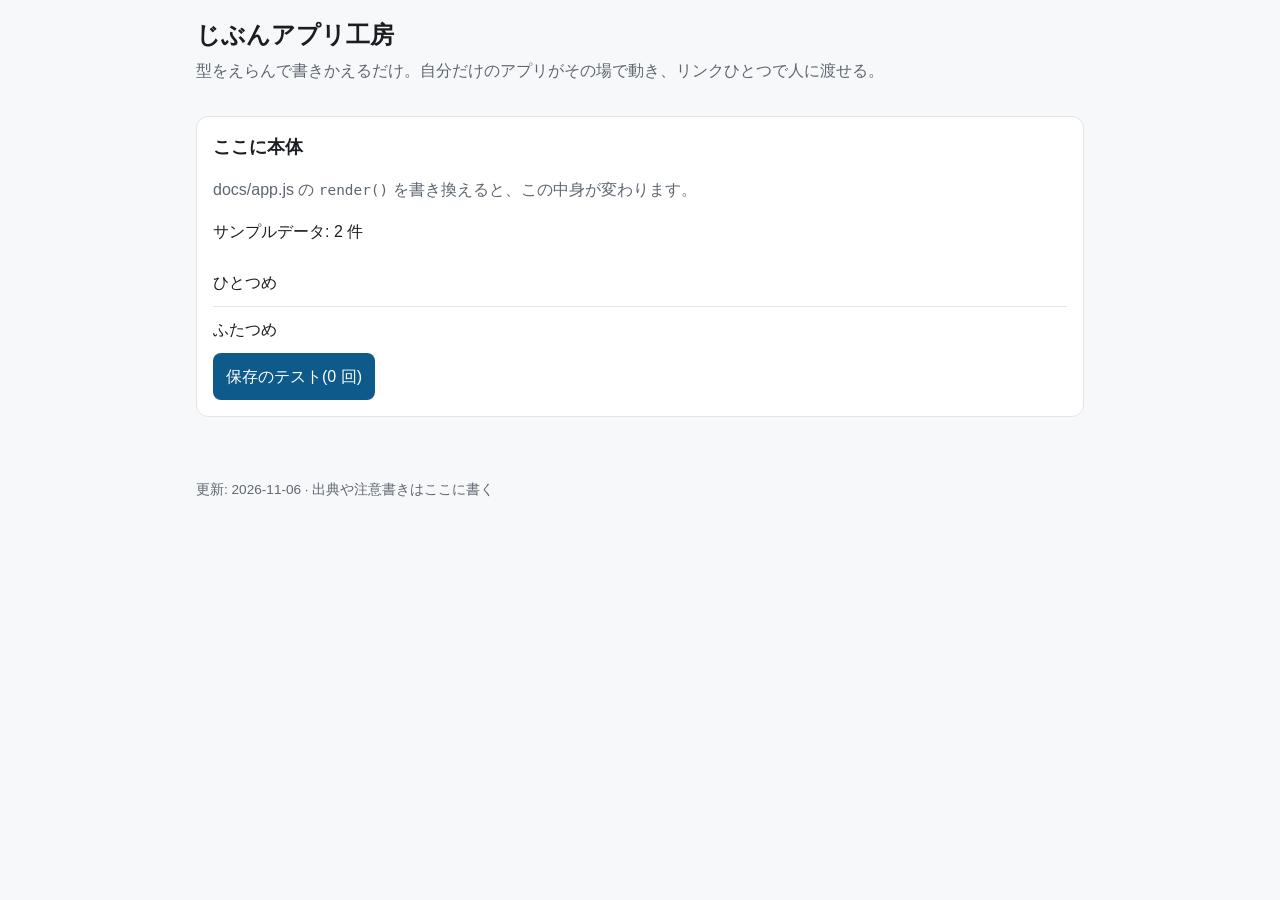
==== docs/index.html @ cca712bf "じぶんアプリ工房 初版の雛形" ====
<!doctype html>
<html lang="ja">
<head>
<meta charset="utf-8">
<meta name="viewport" content="width=device-width, initial-scale=1, viewport-fit=cover">
<title>じぶんアプリ工房</title>
<meta name="description" content="型をえらんで書きかえるだけ。自分だけのアプリがその場で動き、リンクひとつで人に渡せる。">
<meta property="og:title" content="じぶんアプリ工房">
<meta property="og:description" content="型をえらんで書きかえるだけ。自分だけのアプリがその場で動き、リンクひとつで人に渡せる。">
<meta name="theme-color" content="#0e5a8a">
<link rel="manifest" href="manifest.webmanifest">
<link rel="stylesheet" href="style.css">
</head>
<body>
<header class="top">
  <h1>じぶんアプリ工房</h1>
  <p class="lead">型をえらんで書きかえるだけ。自分だけのアプリがその場で動き、リンクひとつで人に渡せる。</p>
</header>

<main class="layout">
  <section class="panel">
    <h2>ここに本体</h2>
    <p class="muted">docs/app.js の <code>render()</code> を書き換えると、この中身が変わります。</p>
    <div id="app"></div>
  </section>
</main>

<footer class="foot">
  <p class="muted"><span id="updated"></span> · 出典や注意書きはここに書く</p>
</footer>

<script src="app.js"></script>
</body>
</html>
---- docs/style.css ----
/* 色はここだけ。ダークモードは自動 */
:root {
  --bg: #f7f8fa;
  --fg: #1a1d21;
  --muted: #5e6670;
  --panel: #ffffff;
  --line: #e2e6ea;
  --accent: #0e5a8a;
  --accent-fg: #ffffff;
  --danger: #b4232c;
}
@media (prefers-color-scheme: dark) {
  :root {
    --bg: #0f1216;
    --fg: #e8ebee;
    --muted: #9aa3ad;
    --panel: #171b21;
    --line: #2a3038;
    --accent: #5fb0e6;
    --accent-fg: #0f1216;
  }
}
* { box-sizing: border-box; }
html { -webkit-text-size-adjust: 100%; }
body {
  margin: 0;
  font: 16px/1.6 -apple-system, BlinkMacSystemFont, "Hiragino Sans", "Noto Sans JP", sans-serif;
  color: var(--fg);
  background: var(--bg);
}
.top, .layout, .foot { max-width: 920px; margin: 0 auto; padding: 16px; }
.top h1 { margin: 0 0 4px; font-size: 1.5rem; }
.lead { margin: 0; color: var(--muted); }
.panel {
  background: var(--panel);
  border: 1px solid var(--line);
  border-radius: 12px;
  padding: 16px;
  margin-bottom: 16px;
}
.panel h2 { margin: 0 0 8px; font-size: 1.1rem; }
.muted { color: var(--muted); }
.row { display: flex; gap: 8px; flex-wrap: wrap; align-items: center; }
label { display: block; margin: 8px 0; }
input, select, textarea, button {
  font: inherit;
  padding: 10px 12px;
  border: 1px solid var(--line);
  border-radius: 8px;
  background: var(--panel);
  color: var(--fg);
  max-width: 100%;
}
input, select, textarea { width: 100%; }
button {
  background: var(--accent);
  color: var(--accent-fg);
  border-color: transparent;
  cursor: pointer;
  min-height: 44px;
}
button.ghost { background: transparent; color: var(--accent); border-color: var(--accent); }
.list { list-style: none; padding: 0; margin: 0; }
.list li { padding: 10px 0; border-top: 1px solid var(--line); }
.list li:first-child { border-top: 0; }
.foot { font-size: 0.85rem; }
code { font-size: 0.9em; }
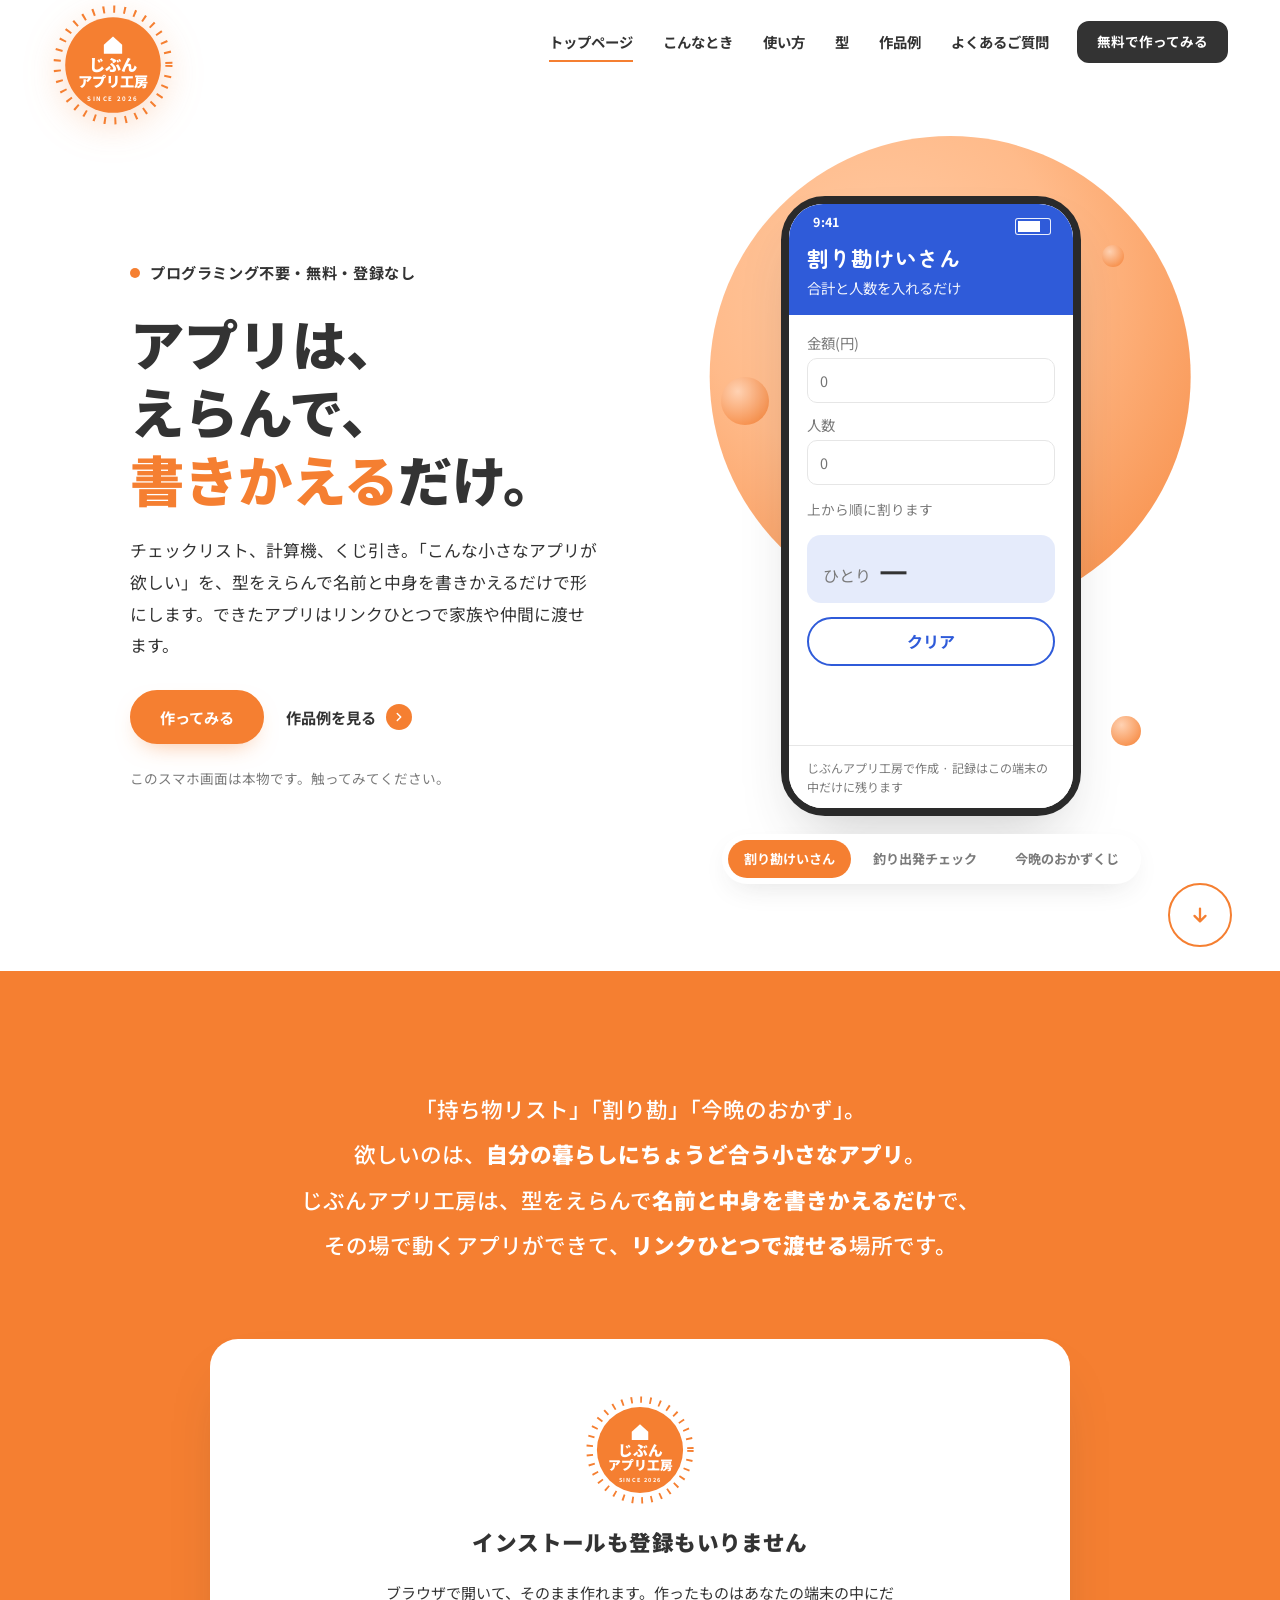
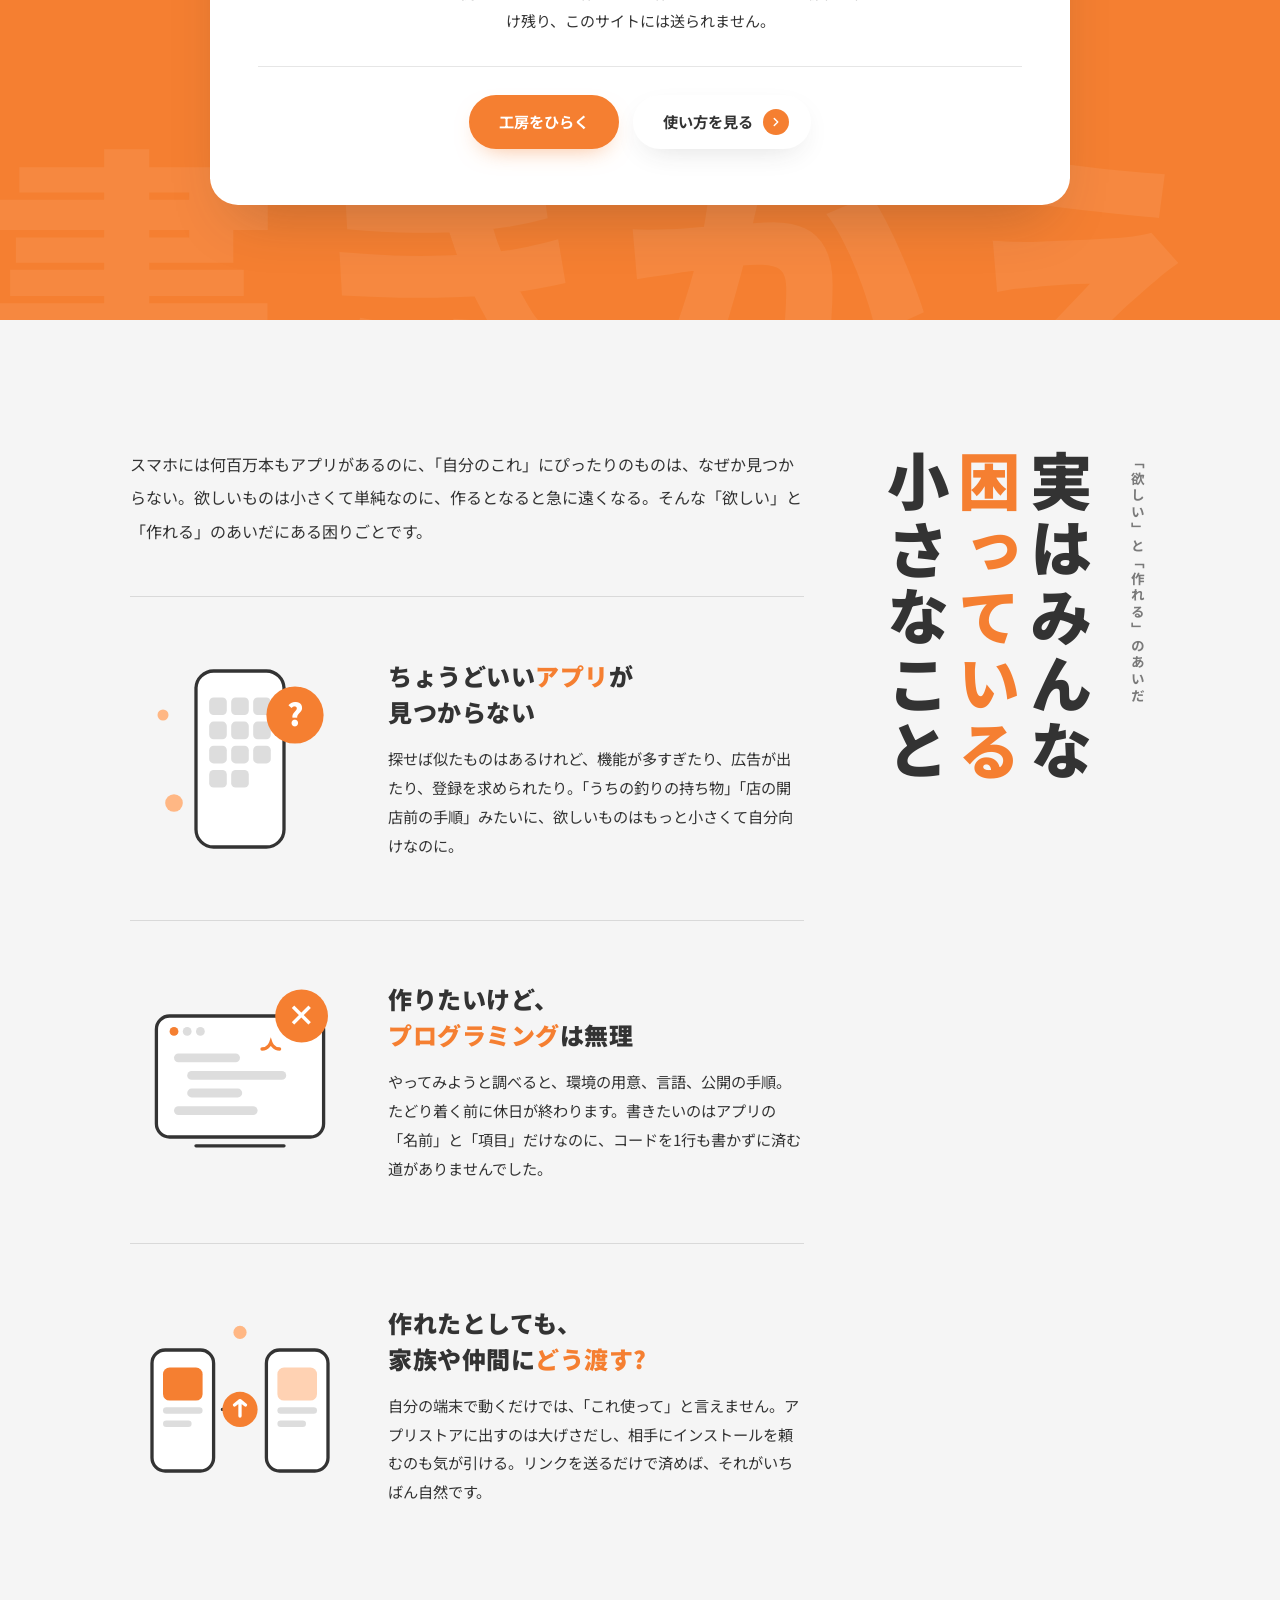
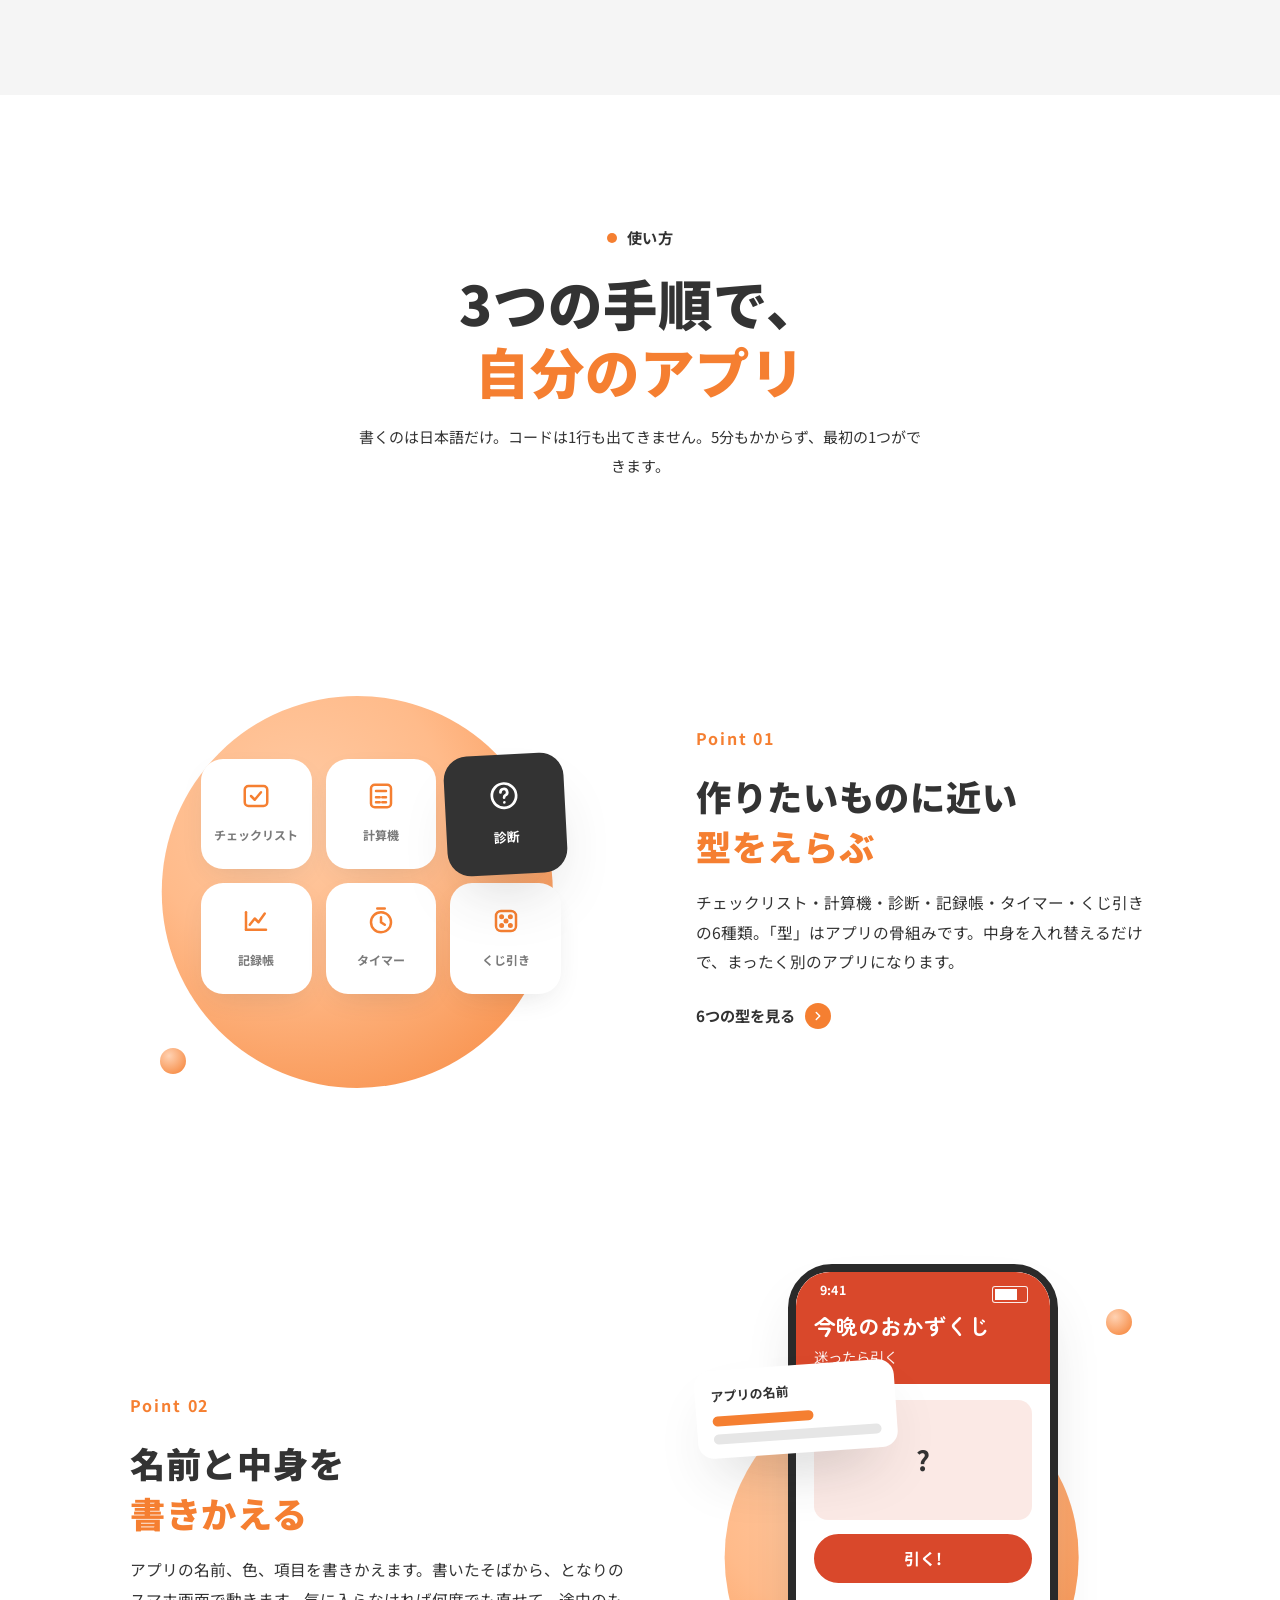
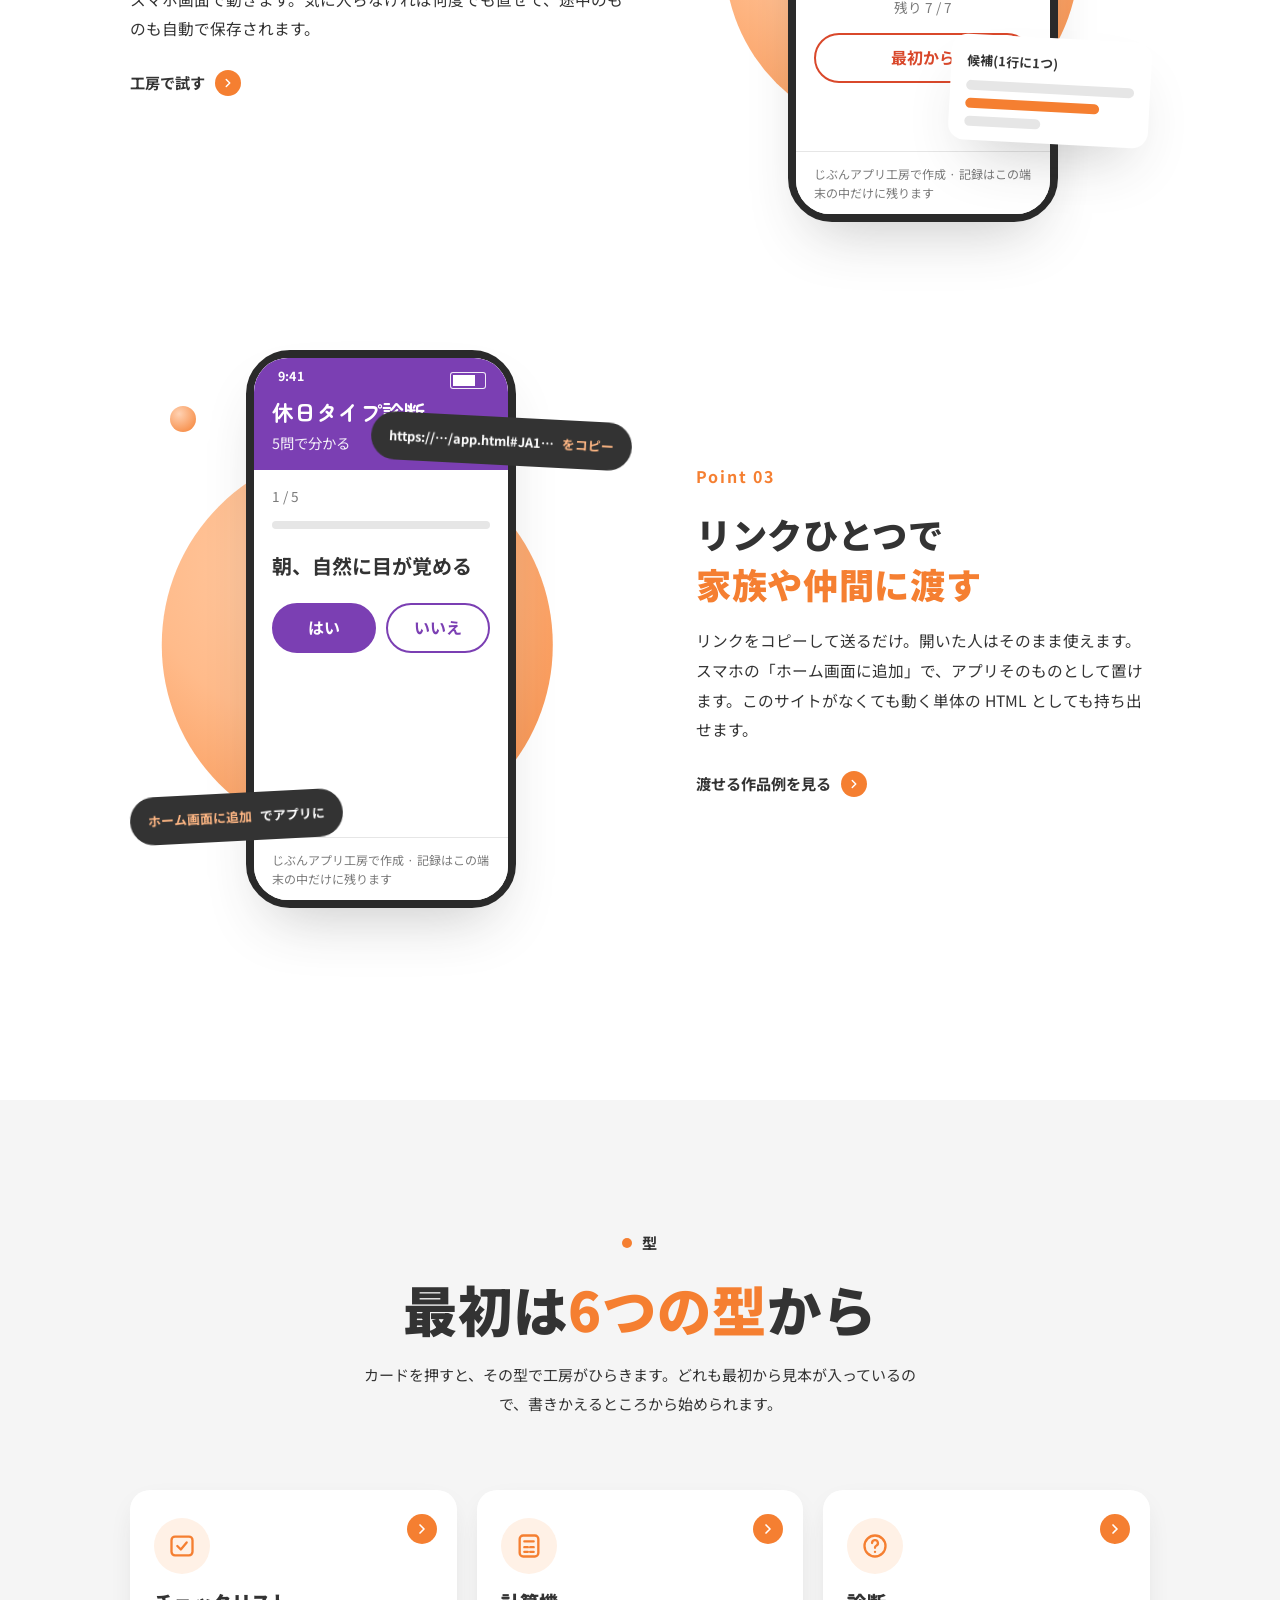
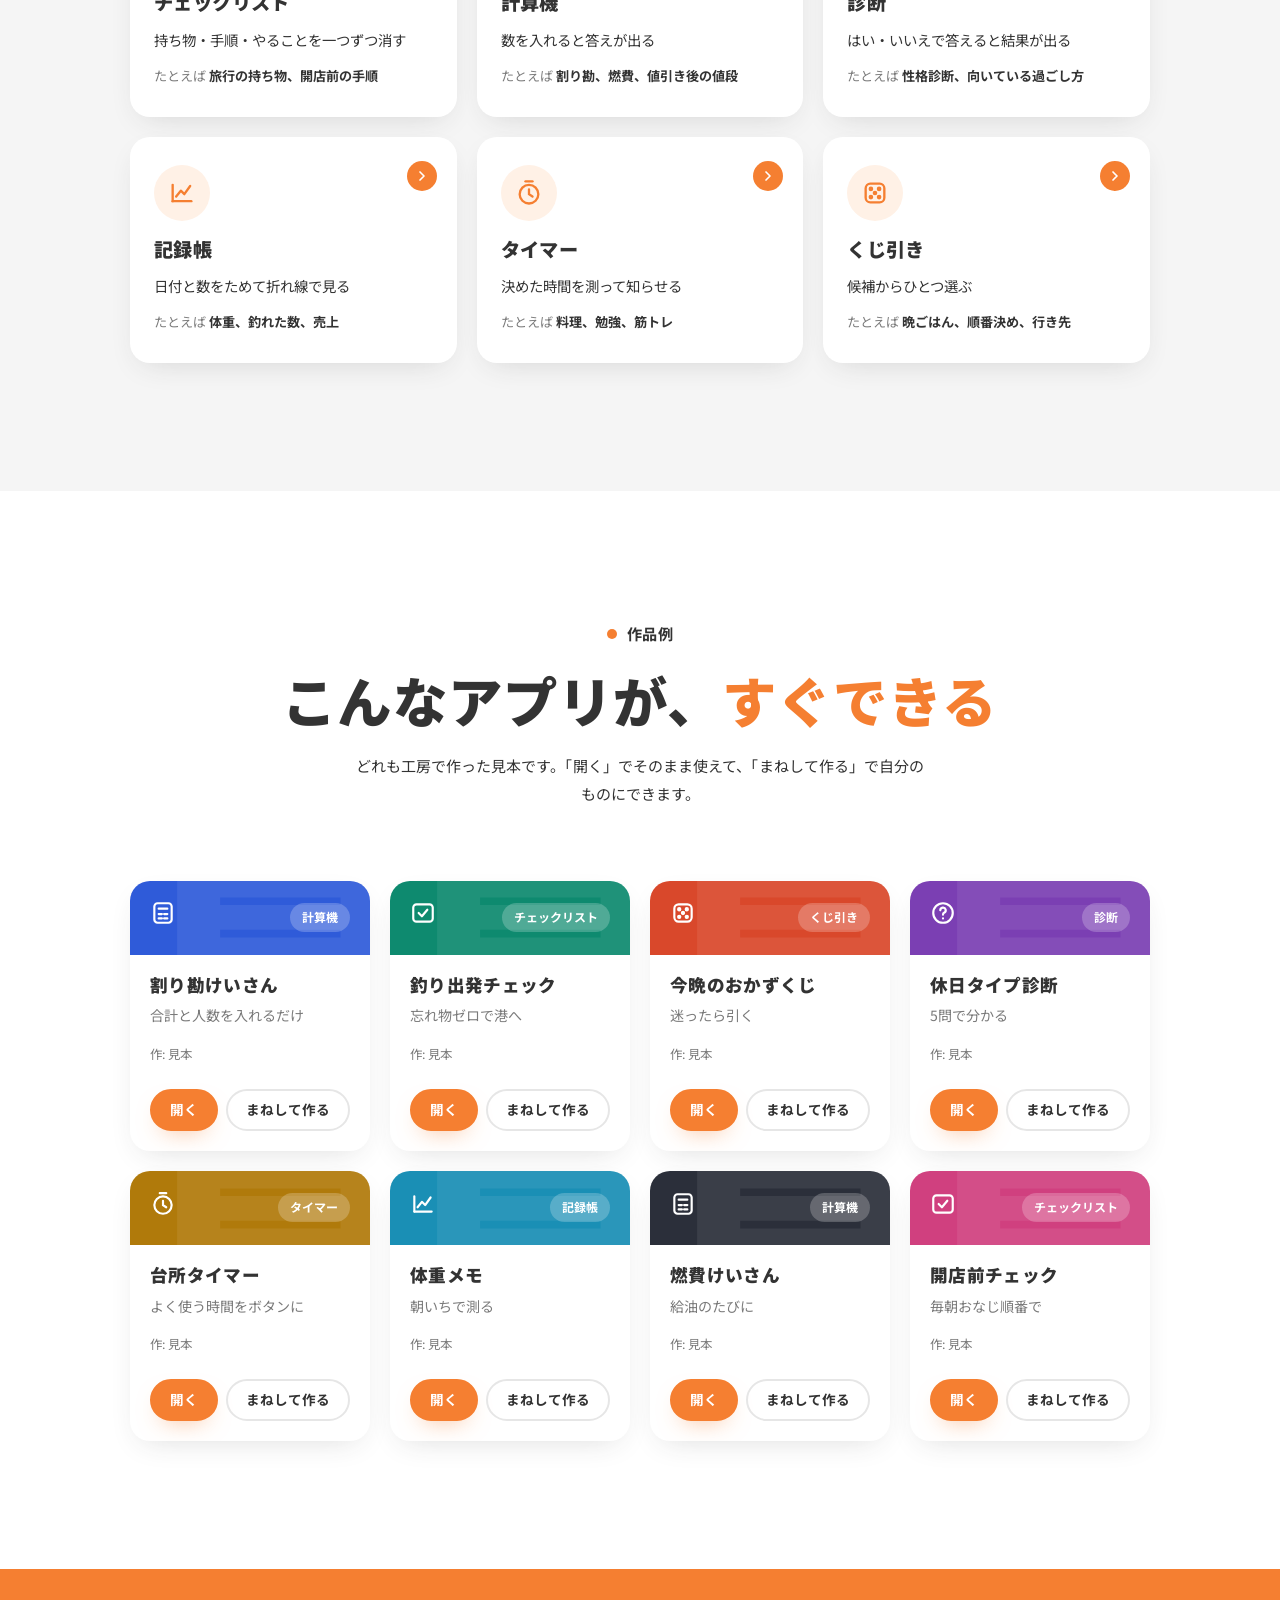
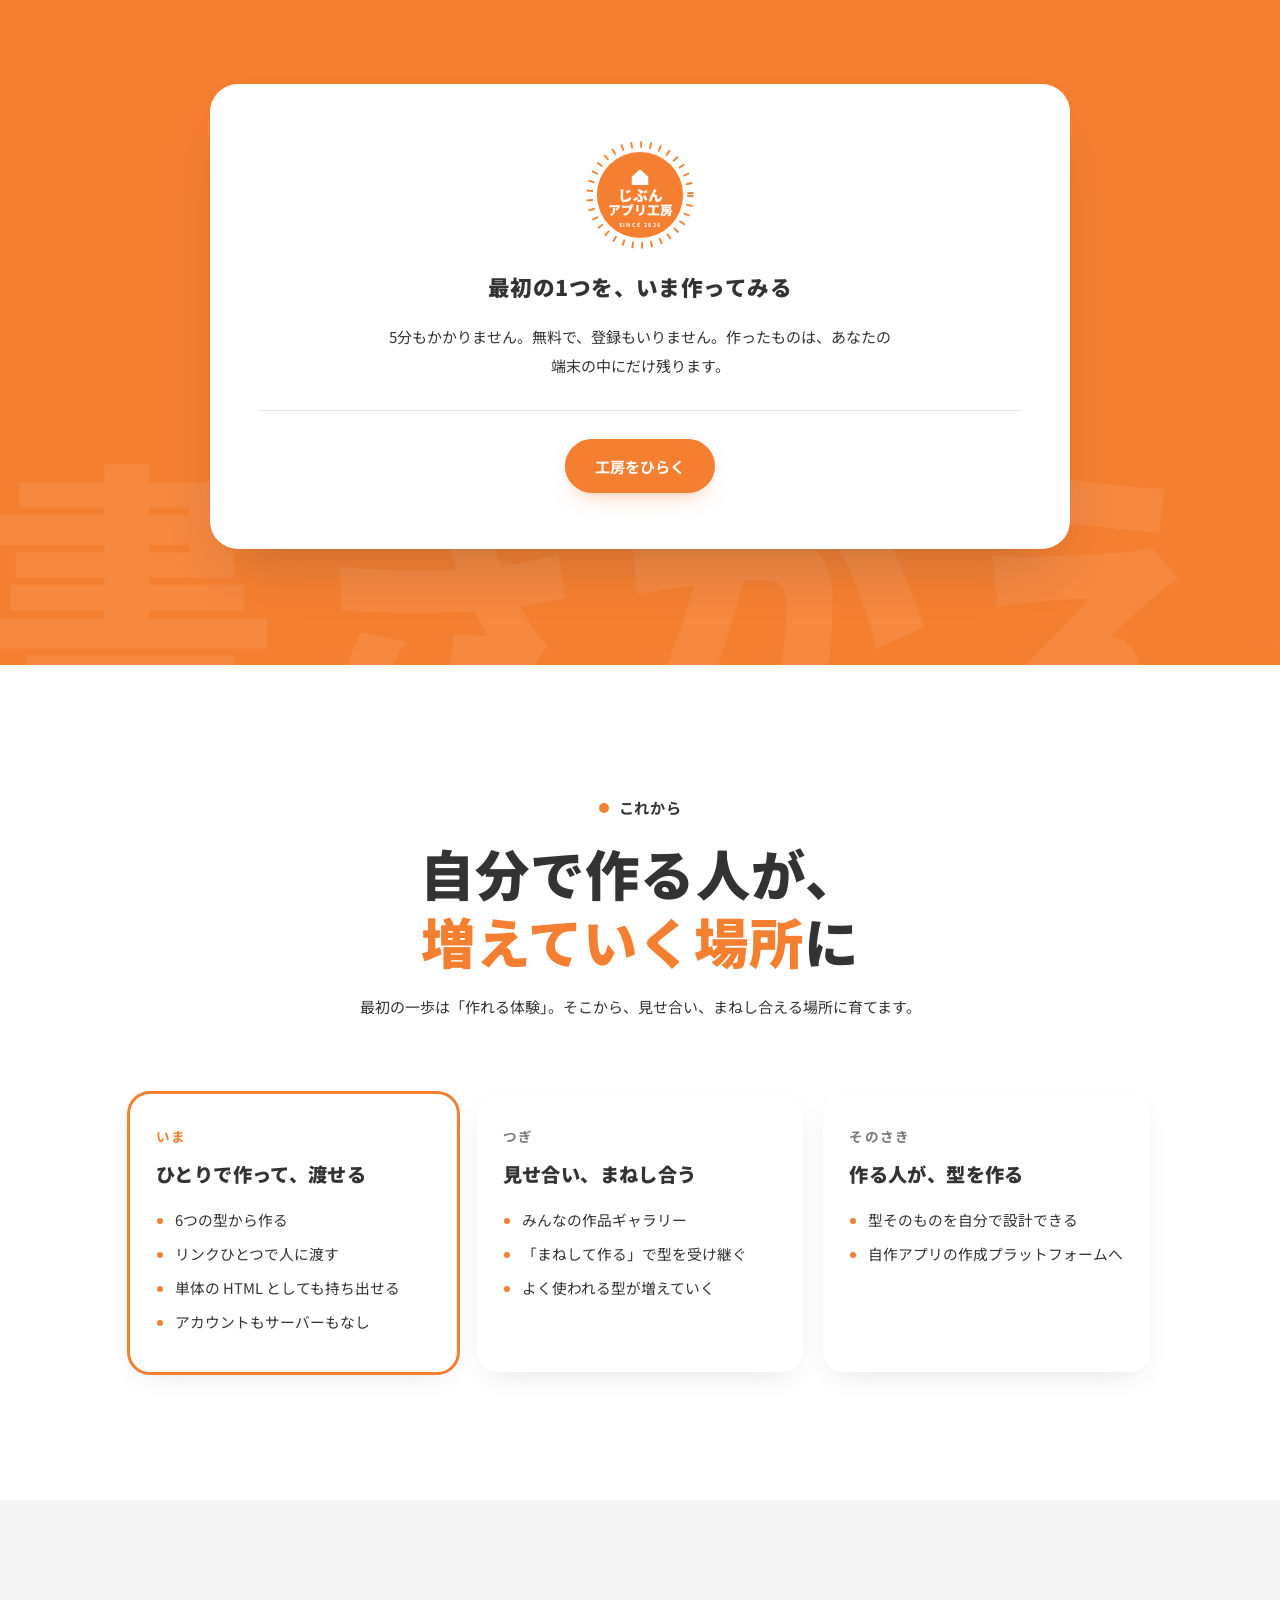
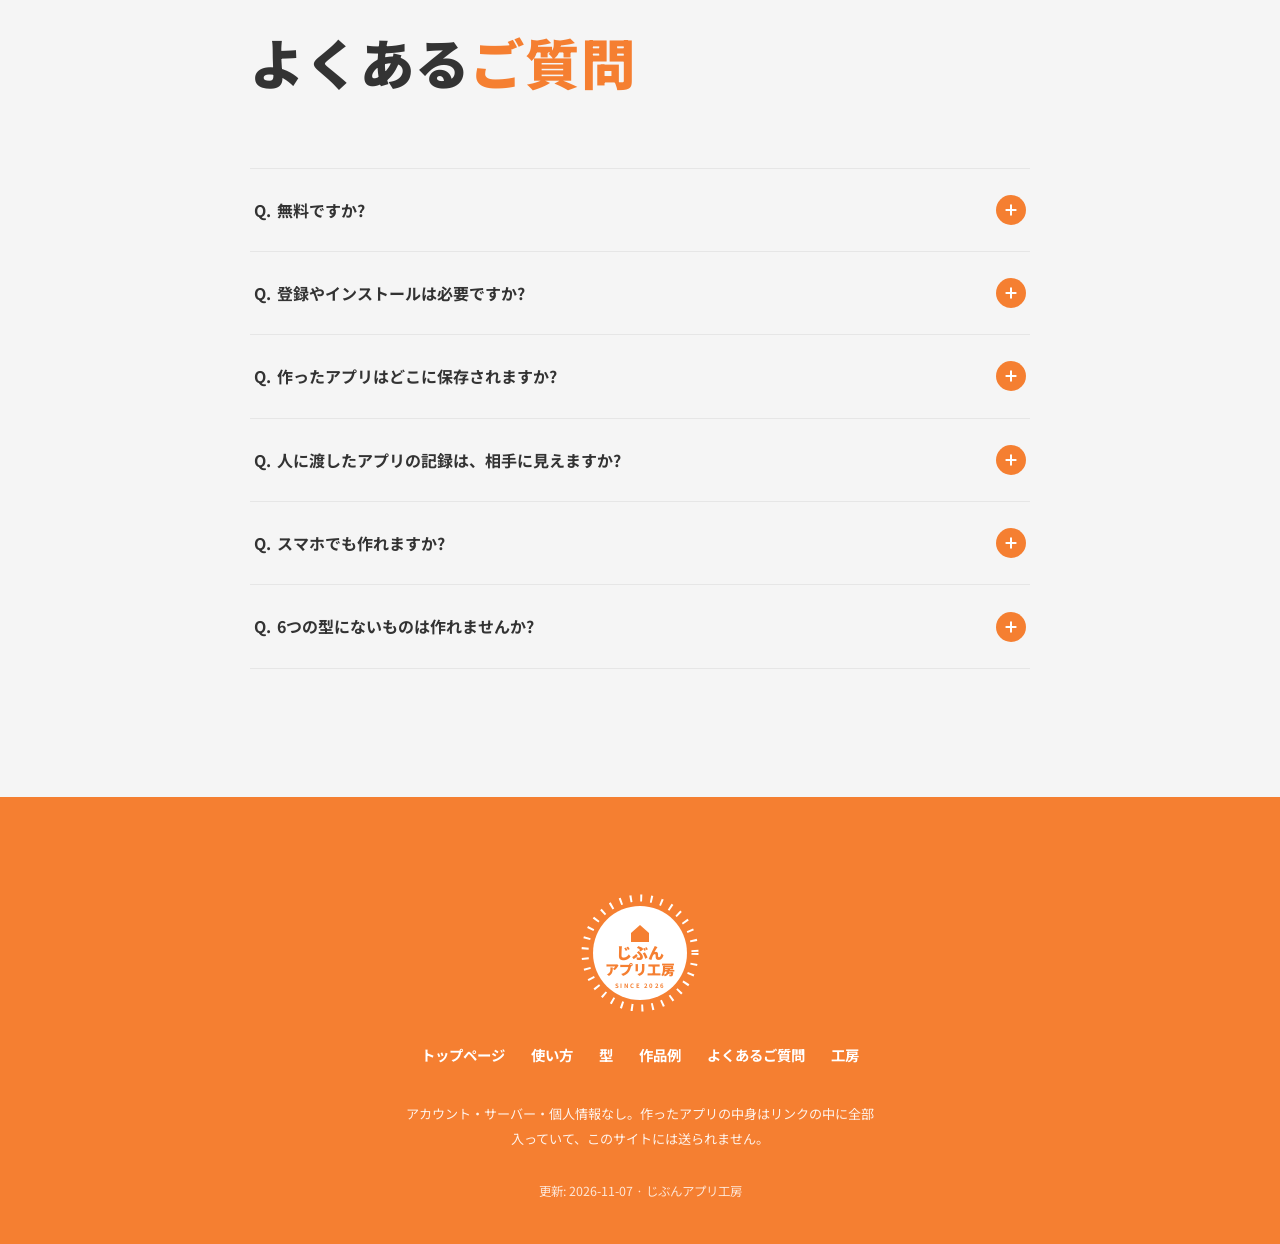
==== commit 66925c67: "白地+オレンジのデザインで初回公開" ====
--- a/docs/index.html
+++ b/docs/index.html
@@ -7,28 +7,276 @@
 <meta name="description" content="型をえらんで書きかえるだけ。自分だけのアプリがその場で動き、リンクひとつで人に渡せる。">
 <meta property="og:title" content="じぶんアプリ工房">
 <meta property="og:description" content="型をえらんで書きかえるだけ。自分だけのアプリがその場で動き、リンクひとつで人に渡せる。">
-<meta name="theme-color" content="#0e5a8a">
+<meta name="theme-color" content="#f57f31">
 <link rel="manifest" href="manifest.webmanifest">
+<link rel="preconnect" href="https://fonts.googleapis.com">
+<link rel="preconnect" href="https://fonts.gstatic.com" crossorigin>
+<link rel="stylesheet" href="https://fonts.googleapis.com/css2?family=Noto+Sans+JP:wght@400;500;700;900&family=Zen+Maru+Gothic:wght@700&display=swap">
 <link rel="stylesheet" href="style.css">
 </head>
-<body>
-<header class="top">
-  <h1>じぶんアプリ工房</h1>
-  <p class="lead">型をえらんで書きかえるだけ。自分だけのアプリがその場で動き、リンクひとつで人に渡せる。</p>
+<body class="page">
+
+<header class="nav">
+  <div class="inner">
+    <a class="logo" href="./" aria-label="じぶんアプリ工房 トップへ">
+      <svg class="logo-svg" viewBox="0 0 120 120" aria-hidden="true"><circle class="ray" cx="60" cy="60" r="55" stroke-width="7" stroke-dasharray="2 8.36"/><circle class="base" cx="60" cy="60" r="47"/><path d="M51 40l9-8 9 8v9H51z" fill="var(--logo-ink)"/><text x="60" y="66" text-anchor="middle" font-size="16">じぶん</text><text x="60" y="82" text-anchor="middle" font-size="14">アプリ工房</text><text class="since" x="60" y="95" text-anchor="middle">SINCE 2026</text></svg>
+    </a>
+    <nav class="nav-links" id="navLinks">
+      <a href="./" aria-current="page">トップページ</a>
+      <a href="#why">こんなとき</a>
+      <a href="#how">使い方</a>
+      <a href="#types">型</a>
+      <a href="#gallery">作品例</a>
+      <a href="#faq">よくあるご質問</a>
+      <a class="btn sm" href="make.html">作ってみる</a>
+    </nav>
+    <a class="btn dark sm" href="make.html">無料で作ってみる</a>
+    <button class="menu" id="menuBtn" aria-label="メニュー" aria-expanded="false" aria-controls="navLinks"><svg viewBox="0 0 24 24" fill="none" stroke="currentColor" stroke-width="2.5" stroke-linecap="round"><path d="M4 7h16M4 12h16M4 17h16"/></svg></button>
+  </div>
 </header>
 
-<main class="layout">
-  <section class="panel">
-    <h2>ここに本体</h2>
-    <p class="muted">docs/app.js の <code>render()</code> を書き換えると、この中身が変わります。</p>
-    <div id="app"></div>
-  </section>
-</main>
+<section class="hero">
+  <div class="wrap hero-grid">
+    <div class="hero-copy">
+      <span class="eyebrow">プログラミング不要・無料・登録なし</span>
+      <h1>アプリは、<br>えらんで、<br><em>書きかえる</em>だけ。</h1>
+      <p class="lead">チェックリスト、計算機、くじ引き。「こんな小さなアプリが欲しい」を、型をえらんで名前と中身を書きかえるだけで形にします。できたアプリはリンクひとつで家族や仲間に渡せます。</p>
+      <div class="hero-actions">
+        <a class="btn" href="make.html">作ってみる</a>
+        <a class="more" href="#gallery">作品例を見る<span class="arr"><svg viewBox="0 0 24 24" fill="none" stroke="currentColor" stroke-width="2.5" stroke-linecap="round" stroke-linejoin="round"><path d="M9 6l6 6-6 6"/></svg></span></a>
+      </div>
+      <p class="hero-note">このスマホ画面は本物です。触ってみてください。</p>
+    </div>
+    <div class="hero-visual">
+      <div class="blob"></div><i class="dot d1"></i><i class="dot d2"></i><i class="dot d3"></i>
+      <div class="phone"><div class="screen"><div id="demo" class="app-root"></div></div></div>
+      <div class="seg" id="demoSeg" role="tablist" aria-label="見本アプリを切り替え"></div>
+    </div>
+  </div>
+  <a class="scroll-down" href="#about" aria-label="下へ"><svg viewBox="0 0 24 24" fill="none" stroke="currentColor" stroke-width="2.5" stroke-linecap="round" stroke-linejoin="round"><path d="M12 5v14M6 13l6 6 6-6"/></svg></a>
+</section>
+
+<section class="band" id="about">
+  <div class="wrap">
+    <p class="band-lead">
+      「持ち物リスト」「割り勘」「今晩のおかず」。<br>
+      欲しいのは、<b>自分の暮らしにちょうど合う小さなアプリ</b>。<br>
+      じぶんアプリ工房は、型をえらんで<b>名前と中身を書きかえるだけ</b>で、<br>
+      その場で動くアプリができて、<b>リンクひとつで渡せる</b>場所です。
+    </p>
+    <div class="dl-card">
+      <div class="dl-logo"><svg class="logo-svg" viewBox="0 0 120 120" aria-hidden="true"><circle class="ray" cx="60" cy="60" r="55" stroke-width="7" stroke-dasharray="2 8.36"/><circle class="base" cx="60" cy="60" r="47"/><path d="M51 40l9-8 9 8v9H51z" fill="var(--logo-ink)"/><text x="60" y="66" text-anchor="middle" font-size="16">じぶん</text><text x="60" y="82" text-anchor="middle" font-size="14">アプリ工房</text><text class="since" x="60" y="95" text-anchor="middle">SINCE 2026</text></svg></div>
+      <h3>インストールも登録もいりません</h3>
+      <p>ブラウザで開いて、そのまま作れます。作ったものはあなたの端末の中にだけ残り、このサイトには送られません。</p>
+      <div class="dl-actions">
+        <a class="btn" href="make.html">工房をひらく</a>
+        <a class="btn white" href="#how">使い方を見る<span class="arr"><svg viewBox="0 0 24 24" fill="none" stroke="currentColor" stroke-width="2.5" stroke-linecap="round" stroke-linejoin="round"><path d="M9 6l6 6-6 6"/></svg></span></a>
+      </div>
+    </div>
+  </div>
+</section>
+
+<section class="section worries" id="why">
+  <div class="wrap worries-grid">
+    <div class="worries-list">
+      <p class="intro">スマホには何百万本もアプリがあるのに、「自分のこれ」にぴったりのものは、なぜか見つからない。欲しいものは小さくて単純なのに、作るとなると急に遠くなる。そんな「欲しい」と「作れる」のあいだにある困りごとです。</p>
+      <article class="worry">
+        <div class="art" aria-hidden="true">
+          <svg viewBox="0 0 200 200"><rect x="60" y="20" width="80" height="160" rx="16" fill="#fff" stroke="#333" stroke-width="3"/><rect x="72" y="44" width="16" height="16" rx="4" fill="#ddd"/><rect x="92" y="44" width="16" height="16" rx="4" fill="#ddd"/><rect x="112" y="44" width="16" height="16" rx="4" fill="#ddd"/><rect x="72" y="66" width="16" height="16" rx="4" fill="#ddd"/><rect x="92" y="66" width="16" height="16" rx="4" fill="#ddd"/><rect x="112" y="66" width="16" height="16" rx="4" fill="#ddd"/><rect x="72" y="88" width="16" height="16" rx="4" fill="#ddd"/><rect x="92" y="88" width="16" height="16" rx="4" fill="#ddd"/><rect x="112" y="88" width="16" height="16" rx="4" fill="#ddd"/><rect x="72" y="110" width="16" height="16" rx="4" fill="#ddd"/><rect x="92" y="110" width="16" height="16" rx="4" fill="#ddd"/><circle cx="150" cy="60" r="26" fill="#f57f31"/><text x="150" y="70" text-anchor="middle" font-size="28" font-weight="900" fill="#fff">?</text><circle cx="40" cy="140" r="8" fill="#ffb784"/><circle cx="30" cy="60" r="5" fill="#ffb784"/></svg>
+        </div>
+        <div>
+          <h3>ちょうどいい<em>アプリ</em>が<br>見つからない</h3>
+          <p>探せば似たものはあるけれど、機能が多すぎたり、広告が出たり、登録を求められたり。「うちの釣りの持ち物」「店の開店前の手順」みたいに、欲しいものはもっと小さくて自分向けなのに。</p>
+        </div>
+      </article>
+      <article class="worry">
+        <div class="art" aria-hidden="true">
+          <svg viewBox="0 0 200 200"><rect x="24" y="40" width="152" height="110" rx="12" fill="#fff" stroke="#333" stroke-width="3"/><circle cx="40" cy="54" r="4" fill="#f57f31"/><circle cx="52" cy="54" r="4" fill="#ddd"/><circle cx="64" cy="54" r="4" fill="#ddd"/><rect x="40" y="74" width="60" height="8" rx="4" fill="#ddd"/><rect x="52" y="90" width="90" height="8" rx="4" fill="#ddd"/><rect x="52" y="106" width="50" height="8" rx="4" fill="#ddd"/><rect x="40" y="122" width="76" height="8" rx="4" fill="#ddd"/><path d="M60 158h80" stroke="#333" stroke-width="3" stroke-linecap="round"/><circle cx="156" cy="40" r="24" fill="#f57f31"/><text x="156" y="49" text-anchor="middle" font-size="26" font-weight="900" fill="#fff">×</text><path d="M120 70c6 0 8-6 8-6s2 6 8 6" stroke="#f57f31" stroke-width="3" fill="none" stroke-linecap="round"/></svg>
+        </div>
+        <div>
+          <h3>作りたいけど、<br><em>プログラミング</em>は無理</h3>
+          <p>やってみようと調べると、環境の用意、言語、公開の手順。たどり着く前に休日が終わります。書きたいのはアプリの「名前」と「項目」だけなのに、コードを1行も書かずに済む道がありませんでした。</p>
+        </div>
+      </article>
+      <article class="worry">
+        <div class="art" aria-hidden="true">
+          <svg viewBox="0 0 200 200"><rect x="20" y="50" width="56" height="110" rx="12" fill="#fff" stroke="#333" stroke-width="3"/><rect x="124" y="50" width="56" height="110" rx="12" fill="#fff" stroke="#333" stroke-width="3"/><rect x="30" y="66" width="36" height="30" rx="6" fill="#f57f31"/><rect x="30" y="102" width="36" height="6" rx="3" fill="#ddd"/><rect x="30" y="114" width="26" height="6" rx="3" fill="#ddd"/><rect x="134" y="66" width="36" height="30" rx="6" fill="#ffd2b3"/><rect x="134" y="102" width="36" height="6" rx="3" fill="#ddd"/><rect x="134" y="114" width="26" height="6" rx="3" fill="#ddd"/><path d="M84 104h30" stroke="#333" stroke-width="3" stroke-dasharray="5 5" stroke-linecap="round"/><circle cx="100" cy="104" r="16" fill="#f57f31"/><path d="M95 100l5-4 5 4M100 96v14" stroke="#fff" stroke-width="3" fill="none" stroke-linecap="round" stroke-linejoin="round"/><circle cx="100" cy="34" r="6" fill="#ffb784"/></svg>
+        </div>
+        <div>
+          <h3>作れたとしても、<br>家族や仲間に<em>どう渡す?</em></h3>
+          <p>自分の端末で動くだけでは、「これ使って」と言えません。アプリストアに出すのは大げさだし、相手にインストールを頼むのも気が引ける。リンクを送るだけで済めば、それがいちばん自然です。</p>
+        </div>
+      </article>
+    </div>
+    <div class="worries-head">
+      <h2>実はみんな<br><em>困っている</em><br>小さなこと</h2>
+      <span class="eyebrow-v">「欲しい」と「作れる」のあいだ</span>
+    </div>
+  </div>
+</section>
+
+<section class="section" id="how">
+  <div class="wrap">
+    <div class="section-head center">
+      <span class="eyebrow">使い方</span>
+      <h2>3つの手順で、<br><em>自分のアプリ</em></h2>
+      <p>書くのは日本語だけ。コードは1行も出てきません。5分もかからず、最初の1つができます。</p>
+    </div>
+
+    <div class="point">
+      <div class="point-visual">
+        <div class="blob"></div><i class="dot" style="left:6%;bottom:12%"></i>
+        <div class="tiles-art" id="tilesArt"></div>
+      </div>
+      <div class="point-copy">
+        <span class="pt-num">Point 01</span>
+        <h3>作りたいものに近い<br><em>型をえらぶ</em></h3>
+        <p>チェックリスト・計算機・診断・記録帳・タイマー・くじ引きの6種類。「型」はアプリの骨組みです。中身を入れ替えるだけで、まったく別のアプリになります。</p>
+        <a class="more" href="#types">6つの型を見る<span class="arr"><svg viewBox="0 0 24 24" fill="none" stroke="currentColor" stroke-width="2.5" stroke-linecap="round" stroke-linejoin="round"><path d="M9 6l6 6-6 6"/></svg></span></a>
+      </div>
+    </div>
+
+    <div class="point rev">
+      <div class="point-visual">
+        <div class="blob"></div><i class="dot" style="right:4%;top:8%"></i>
+        <div class="float-card left"><b>アプリの名前</b><div class="fl ac"></div><div class="fl"></div></div>
+        <div class="phone"><div class="screen"><div id="pt2" class="app-root"></div></div></div>
+        <div class="float-card right"><b>候補(1行に1つ)</b><div class="fl"></div><div class="fl ac" style="width:80%"></div><div class="fl" style="width:45%"></div></div>
+      </div>
+      <div class="point-copy">
+        <span class="pt-num">Point 02</span>
+        <h3>名前と中身を<br><em>書きかえる</em></h3>
+        <p>アプリの名前、色、項目を書きかえます。書いたそばから、となりのスマホ画面で動きます。気に入らなければ何度でも直せて、途中のものも自動で保存されます。</p>
+        <a class="more" href="make.html">工房で試す<span class="arr"><svg viewBox="0 0 24 24" fill="none" stroke="currentColor" stroke-width="2.5" stroke-linecap="round" stroke-linejoin="round"><path d="M9 6l6 6-6 6"/></svg></span></a>
+      </div>
+    </div>
+
+    <div class="point">
+      <div class="point-visual">
+        <div class="blob"></div><i class="dot" style="left:8%;top:10%"></i>
+        <div class="float-pill top">https://…/app.html#JA1… <b>をコピー</b></div>
+        <div class="phone"><div class="screen"><div id="pt3" class="app-root"></div></div></div>
+        <div class="float-pill bottom"><b>ホーム画面に追加</b> でアプリに</div>
+      </div>
+      <div class="point-copy">
+        <span class="pt-num">Point 03</span>
+        <h3>リンクひとつで<br><em>家族や仲間に渡す</em></h3>
+        <p>リンクをコピーして送るだけ。開いた人はそのまま使えます。スマホの「ホーム画面に追加」で、アプリそのものとして置けます。このサイトがなくても動く単体の HTML としても持ち出せます。</p>
+        <a class="more" href="#gallery">渡せる作品例を見る<span class="arr"><svg viewBox="0 0 24 24" fill="none" stroke="currentColor" stroke-width="2.5" stroke-linecap="round" stroke-linejoin="round"><path d="M9 6l6 6-6 6"/></svg></span></a>
+      </div>
+    </div>
+  </div>
+</section>
+
+<section class="section gray" id="types">
+  <div class="wrap">
+    <div class="section-head center">
+      <span class="eyebrow">型</span>
+      <h2>最初は<em>6つの型</em>から</h2>
+      <p>カードを押すと、その型で工房がひらきます。どれも最初から見本が入っているので、書きかえるところから始められます。</p>
+    </div>
+    <div class="grid grid-3" id="types-grid"></div>
+  </div>
+</section>
+
+<section class="section" id="gallery">
+  <div class="wrap">
+    <div class="section-head center">
+      <span class="eyebrow">作品例</span>
+      <h2>こんなアプリが、<em>すぐできる</em></h2>
+      <p>どれも工房で作った見本です。「開く」でそのまま使えて、「まねして作る」で自分のものにできます。</p>
+    </div>
+    <div class="grid grid-4" id="gallery-grid"></div>
+  </div>
+</section>
+
+<section class="band">
+  <div class="wrap">
+    <div class="dl-card">
+      <div class="dl-logo"><svg class="logo-svg" viewBox="0 0 120 120" aria-hidden="true"><circle class="ray" cx="60" cy="60" r="55" stroke-width="7" stroke-dasharray="2 8.36"/><circle class="base" cx="60" cy="60" r="47"/><path d="M51 40l9-8 9 8v9H51z" fill="var(--logo-ink)"/><text x="60" y="66" text-anchor="middle" font-size="16">じぶん</text><text x="60" y="82" text-anchor="middle" font-size="14">アプリ工房</text><text class="since" x="60" y="95" text-anchor="middle">SINCE 2026</text></svg></div>
+      <h3>最初の1つを、いま作ってみる</h3>
+      <p>5分もかかりません。無料で、登録もいりません。作ったものは、あなたの端末の中にだけ残ります。</p>
+      <div class="dl-actions">
+        <a class="btn" href="make.html">工房をひらく</a>
+      </div>
+    </div>
+  </div>
+</section>
+
+<section class="section" id="next">
+  <div class="wrap">
+    <div class="section-head center">
+      <span class="eyebrow">これから</span>
+      <h2>自分で作る人が、<br><em>増えていく場所</em>に</h2>
+      <p>最初の一歩は「作れる体験」。そこから、見せ合い、まねし合える場所に育てます。</p>
+    </div>
+    <div class="road">
+      <div class="card now">
+        <span class="when">いま</span>
+        <h3>ひとりで作って、渡せる</h3>
+        <ul>
+          <li>6つの型から作る</li>
+          <li>リンクひとつで人に渡す</li>
+          <li>単体の HTML としても持ち出せる</li>
+          <li>アカウントもサーバーもなし</li>
+        </ul>
+      </div>
+      <div class="card">
+        <span class="when">つぎ</span>
+        <h3>見せ合い、まねし合う</h3>
+        <ul>
+          <li>みんなの作品ギャラリー</li>
+          <li>「まねして作る」で型を受け継ぐ</li>
+          <li>よく使われる型が増えていく</li>
+        </ul>
+      </div>
+      <div class="card">
+        <span class="when">そのさき</span>
+        <h3>作る人が、型を作る</h3>
+        <ul>
+          <li>型そのものを自分で設計できる</li>
+          <li>自作アプリの作成プラットフォームへ</li>
+        </ul>
+      </div>
+    </div>
+  </div>
+</section>
+
+<section class="section gray" id="faq">
+  <div class="wrap faq">
+    <div class="section-head">
+      <h2>よくある<em>ご質問</em></h2>
+    </div>
+    <div class="faq-list">
+      <details class="faq-item"><summary><span class="q">無料ですか?</span><span class="pm"><svg viewBox="0 0 24 24" fill="none" stroke="currentColor" stroke-width="3" stroke-linecap="round"><path d="M12 5v14M5 12h14"/></svg></span></summary><div class="a"><p>無料です。作るのも、渡すのも、使うのもお金はかかりません。広告もありません。</p></div></details>
+      <details class="faq-item"><summary><span class="q">登録やインストールは必要ですか?</span><span class="pm"><svg viewBox="0 0 24 24" fill="none" stroke="currentColor" stroke-width="3" stroke-linecap="round"><path d="M12 5v14M5 12h14"/></svg></span></summary><div class="a"><p>いりません。ブラウザで開くだけで作れます。アカウントもパスワードもありません。</p></div></details>
+      <details class="faq-item"><summary><span class="q">作ったアプリはどこに保存されますか?</span><span class="pm"><svg viewBox="0 0 24 24" fill="none" stroke="currentColor" stroke-width="3" stroke-linecap="round"><path d="M12 5v14M5 12h14"/></svg></span></summary><div class="a"><p>あなたの端末(ブラウザ)の中だけです。このサイトのサーバーには送られません。ブラウザのデータを消すと一緒に消えるので、大事なものはリンクか HTML で手元に残してください。</p></div></details>
+      <details class="faq-item"><summary><span class="q">人に渡したアプリの記録は、相手に見えますか?</span><span class="pm"><svg viewBox="0 0 24 24" fill="none" stroke="currentColor" stroke-width="3" stroke-linecap="round"><path d="M12 5v14M5 12h14"/></svg></span></summary><div class="a"><p>見えません。リンクに入っているのはアプリの「作り」(名前・項目・色)だけで、チェックや記録はそれぞれの端末の中に別々に残ります。</p></div></details>
+      <details class="faq-item"><summary><span class="q">スマホでも作れますか?</span><span class="pm"><svg viewBox="0 0 24 24" fill="none" stroke="currentColor" stroke-width="3" stroke-linecap="round"><path d="M12 5v14M5 12h14"/></svg></span></summary><div class="a"><p>作れます。スマホでは画面下の「できあがりを見る」で、動いているアプリを確かめながら書きかえられます。</p></div></details>
+      <details class="faq-item"><summary><span class="q">6つの型にないものは作れませんか?</span><span class="pm"><svg viewBox="0 0 24 24" fill="none" stroke="currentColor" stroke-width="3" stroke-linecap="round"><path d="M12 5v14M5 12h14"/></svg></span></summary><div class="a"><p>いまは6種類です。「こんな型が欲しい」が集まったものから増やしていきます。その先では、型そのものを自分で設計できるようにする予定です。</p></div></details>
+    </div>
+  </div>
+</section>
 
 <footer class="foot">
-  <p class="muted"><span id="updated"></span> · 出典や注意書きはここに書く</p>
+  <div class="wrap">
+    <div class="flogo"><svg class="logo-svg inv" viewBox="0 0 120 120" aria-hidden="true"><circle class="ray" cx="60" cy="60" r="55" stroke-width="7" stroke-dasharray="2 8.36"/><circle class="base" cx="60" cy="60" r="47"/><path d="M51 40l9-8 9 8v9H51z" fill="var(--logo-ink)"/><text x="60" y="66" text-anchor="middle" font-size="16">じぶん</text><text x="60" y="82" text-anchor="middle" font-size="14">アプリ工房</text><text class="since" x="60" y="95" text-anchor="middle">SINCE 2026</text></svg></div>
+    <nav class="foot-links">
+      <a href="./">トップページ</a>
+      <a href="#how">使い方</a>
+      <a href="#types">型</a>
+      <a href="#gallery">作品例</a>
+      <a href="#faq">よくあるご質問</a>
+      <a href="make.html">工房</a>
+    </nav>
+    <p class="note">アカウント・サーバー・個人情報なし。作ったアプリの中身はリンクの中に全部入っていて、このサイトには送られません。</p>
+    <p class="copy"><span id="updated"></span> · じぶんアプリ工房</p>
+  </div>
 </footer>
 
-<script src="app.js"></script>
+<script src="runtime.js"></script>
+<script src="templates.js"></script>
+<script src="nav.js"></script>
+<script src="site.js"></script>
 </body>
 </html>
--- a/docs/style.css
+++ b/docs/style.css
@@ -1,67 +1,380 @@
-/* 色はここだけ。ダークモードは自動 */
+/* じぶんアプリ工房 — 見た目の土台(2026-11-07 作り替え)
+   白地にあたたかいオレンジ。極太の見出しに要点だけ色を付ける。角は大きく丸く、影はやわらかく。 */
 :root {
-  --bg: #f7f8fa;
-  --fg: #1a1d21;
-  --muted: #5e6670;
-  --panel: #ffffff;
-  --line: #e2e6ea;
-  --accent: #0e5a8a;
-  --accent-fg: #ffffff;
-  --danger: #b4232c;
-}
-@media (prefers-color-scheme: dark) {
-  :root {
-    --bg: #0f1216;
-    --fg: #e8ebee;
-    --muted: #9aa3ad;
-    --panel: #171b21;
-    --line: #2a3038;
-    --accent: #5fb0e6;
-    --accent-fg: #0f1216;
-  }
-}
+  --bg: #ffffff;
+  --bg2: #f5f5f5;
+  --fg: #333333;
+  --muted: #7a7a7a;
+  --line: #e6e6e6;
+  --accent: #f57f31;
+  --accent-deep: #e0661a;
+  --accent-pale: #fff1e6;
+  --accent-glow: #ffb784;
+  --ink: #333333;
+  --good: #2a9d6a;
+  --danger: #c93a3a;
+  --radius: 20px;
+  --shadow: 0 10px 30px -12px rgba(51, 51, 51, .18);
+  --shadow-lg: 0 30px 60px -24px rgba(51, 51, 51, .28);
+  --font: "Noto Sans JP", "Hiragino Kaku Gothic ProN", "Hiragino Sans", -apple-system, BlinkMacSystemFont, sans-serif;
+  --nav-h: 84px;
+  color-scheme: light;
+}
+
 * { box-sizing: border-box; }
-html { -webkit-text-size-adjust: 100%; }
-body {
-  margin: 0;
-  font: 16px/1.6 -apple-system, BlinkMacSystemFont, "Hiragino Sans", "Noto Sans JP", sans-serif;
-  color: var(--fg);
-  background: var(--bg);
-}
-.top, .layout, .foot { max-width: 920px; margin: 0 auto; padding: 16px; }
-.top h1 { margin: 0 0 4px; font-size: 1.5rem; }
-.lead { margin: 0; color: var(--muted); }
-.panel {
-  background: var(--panel);
-  border: 1px solid var(--line);
-  border-radius: 12px;
-  padding: 16px;
-  margin-bottom: 16px;
-}
-.panel h2 { margin: 0 0 8px; font-size: 1.1rem; }
+html { -webkit-text-size-adjust: 100%; scroll-behavior: smooth; scroll-padding-top: calc(var(--nav-h) + 12px); }
+body { margin: 0; background: var(--bg); color: var(--fg); font: 15px/1.9 var(--font); }
+img, svg { max-width: 100%; }
+a { color: inherit; }
+p { margin: 0; }
+h1, h2, h3, h4 { margin: 0; font-weight: 900; line-height: 1.35; letter-spacing: .02em; text-wrap: balance; }
+h1 { font-size: clamp(2.1rem, 4.4vw, 3.4rem); line-height: 1.25; letter-spacing: 0; }
+h2 { font-size: clamp(1.9rem, 4.6vw, 3.4rem); line-height: 1.25; }
+h3 { font-size: 1.35rem; }
+em { font-style: normal; color: var(--accent); }
 .muted { color: var(--muted); }
-.row { display: flex; gap: 8px; flex-wrap: wrap; align-items: center; }
-label { display: block; margin: 8px 0; }
-input, select, textarea, button {
-  font: inherit;
-  padding: 10px 12px;
-  border: 1px solid var(--line);
-  border-radius: 8px;
-  background: var(--panel);
-  color: var(--fg);
-  max-width: 100%;
-}
-input, select, textarea { width: 100%; }
-button {
-  background: var(--accent);
-  color: var(--accent-fg);
-  border-color: transparent;
-  cursor: pointer;
-  min-height: 44px;
-}
-button.ghost { background: transparent; color: var(--accent); border-color: var(--accent); }
-.list { list-style: none; padding: 0; margin: 0; }
-.list li { padding: 10px 0; border-top: 1px solid var(--line); }
-.list li:first-child { border-top: 0; }
-.foot { font-size: 0.85rem; }
-code { font-size: 0.9em; }
+.small { font-size: .85rem; }
+.wrap { max-width: 1100px; margin: 0 auto; padding-inline: clamp(20px, 4vw, 40px); }
+.eyebrow { display: inline-block; font-weight: 700; font-size: .95rem; color: var(--fg); letter-spacing: .04em; }
+.eyebrow::before { content: ""; display: inline-block; width: 10px; height: 10px; border-radius: 50%; background: var(--accent); margin-right: 10px; vertical-align: 1px; }
+.section { padding-block: clamp(72px, 10vw, 140px); }
+.section.gray { background: var(--bg2); }
+.section-head { display: grid; gap: 18px; margin-bottom: clamp(40px, 6vw, 72px); }
+.section-head.center { text-align: center; justify-items: center; }
+.section-head p { max-width: 38em; }
+button:focus-visible, a:focus-visible, input:focus-visible, textarea:focus-visible, select:focus-visible { outline: 3px solid var(--accent); outline-offset: 3px; }
+
+/* ---- ロゴ(丸いバッジ) ---- */
+.logo-svg { display: block; width: 100%; height: auto; color: var(--accent); --logo-ink: #fff; }
+.logo-svg .base { fill: currentColor; }
+.logo-svg .ray { fill: none; stroke: currentColor; }
+.logo-svg text { fill: var(--logo-ink); font-family: var(--font); font-weight: 900; }
+.logo-svg .since { font-size: 6px; letter-spacing: .25em; font-weight: 700; }
+.logo-svg.inv { color: #fff; --logo-ink: var(--accent); }
+
+/* ---- ナビ(固定・ロゴが左上にはみ出す) ---- */
+.nav { position: fixed; inset: 0 0 auto 0; z-index: 40; height: var(--nav-h); background: rgba(255, 255, 255, .92); backdrop-filter: blur(10px); -webkit-backdrop-filter: blur(10px); }
+.nav .inner { height: 100%; max-width: 1240px; margin: 0 auto; padding: 0 clamp(16px, 2.5vw, 32px); display: flex; align-items: center; gap: 28px; }
+.nav .logo { width: 122px; margin-top: 46px; flex: none; text-decoration: none; filter: drop-shadow(0 8px 18px rgba(245, 127, 49, .28)); transition: transform .15s; }
+.nav .logo:hover { transform: rotate(-4deg); }
+.nav-links { display: flex; gap: 30px; margin-left: auto; align-items: center; }
+.nav-links a { text-decoration: none; font-weight: 700; font-size: .9rem; padding: 6px 0; position: relative; white-space: nowrap; }
+.nav-links a::after { content: ""; position: absolute; left: 0; right: 0; bottom: 0; height: 2px; background: var(--accent); transform: scaleX(0); transition: transform .15s; transform-origin: left; }
+.nav-links a:hover::after, .nav-links a[aria-current="page"]::after { transform: scaleX(1); }
+.nav .btn { flex: none; }
+.menu { display: none; width: 46px; height: 46px; border: 0; background: var(--fg); color: #fff; border-radius: 12px; cursor: pointer; place-items: center; margin-left: auto; }
+.menu svg { width: 22px; height: 22px; }
+.page { padding-top: var(--nav-h); }
+@media (min-width: 901px) { .nav-links .btn { display: none; } }
+@media (max-width: 900px) {
+  :root { --nav-h: 68px; }
+  .nav .logo { width: 82px; margin-top: 30px; }
+  .nav .inner { gap: 12px; }
+  .nav .btn.dark { display: none; }
+  .menu { display: grid; }
+  .nav-links { display: none; position: absolute; top: var(--nav-h); right: 16px; left: 16px; background: #fff; border-radius: 18px; padding: 10px; box-shadow: var(--shadow-lg); flex-direction: column; gap: 0; align-items: stretch; }
+  .nav-links.open { display: flex; }
+  .nav-links a { padding: 14px 16px; border-radius: 12px; }
+  .nav-links a::after { display: none; }
+  .nav-links a:hover { background: var(--accent-pale); }
+  .nav-links .btn { margin-top: 6px; }
+}
+
+/* ---- ボタン・リンク ---- */
+.btn { display: inline-flex; align-items: center; justify-content: center; gap: 10px; min-height: 54px; padding: 12px 28px; border-radius: 999px; border: 2px solid var(--accent); background: var(--accent); color: #fff; font: 700 .95rem/1 var(--font); text-decoration: none; cursor: pointer; white-space: nowrap; transition: transform .12s, box-shadow .12s, background .12s, border-color .12s; box-shadow: 0 10px 24px -12px rgba(245, 127, 49, .6); }
+.btn:hover { transform: translateY(-2px); background: var(--accent-deep); border-color: var(--accent-deep); }
+.btn:active { transform: translateY(0); }
+.btn.white { background: #fff; color: var(--fg); border-color: #fff; box-shadow: var(--shadow); }
+.btn.white:hover { background: #fff; border-color: #fff; box-shadow: var(--shadow-lg); }
+.btn.dark { background: var(--fg); border-color: var(--fg); box-shadow: none; border-radius: 12px; }
+.btn.dark:hover { background: #111; border-color: #111; }
+.btn.ghost { background: transparent; color: var(--fg); border-color: var(--line); box-shadow: none; }
+.btn.ghost:hover { background: var(--accent-pale); border-color: var(--accent); color: var(--fg); }
+.btn.danger { background: transparent; color: var(--danger); border-color: #f0c9c9; box-shadow: none; }
+.btn.danger:hover { background: #fff3f3; border-color: var(--danger); }
+.btn.sm { min-height: 42px; padding: 8px 18px; font-size: .85rem; }
+.btn:disabled { opacity: .45; cursor: default; transform: none; box-shadow: none; }
+.btn .arr { width: 26px; height: 26px; border-radius: 50%; background: var(--accent); color: #fff; display: inline-grid; place-items: center; flex: none; margin-right: -8px; }
+.btn .arr svg { width: 14px; height: 14px; }
+.more { display: inline-flex; align-items: center; gap: 10px; font-weight: 700; text-decoration: none; font-size: .95rem; }
+.more .arr { width: 26px; height: 26px; border-radius: 50%; background: var(--accent); color: #fff; display: inline-grid; place-items: center; transition: transform .15s; }
+.more .arr svg { width: 14px; height: 14px; }
+.more:hover .arr { transform: translateX(4px); }
+.chip { display: inline-flex; align-items: center; padding: 3px 12px; border-radius: 999px; background: var(--accent-pale); color: var(--accent-deep); font-size: .75rem; font-weight: 700; }
+.card { background: #fff; border-radius: var(--radius); padding: 24px; box-shadow: var(--shadow); min-width: 0; }
+.grid { display: grid; gap: 20px; }
+.grid-3 { grid-template-columns: repeat(3, minmax(0, 1fr)); }
+.grid-4 { grid-template-columns: repeat(4, minmax(0, 1fr)); }
+@media (max-width: 960px) { .grid-4 { grid-template-columns: repeat(2, minmax(0, 1fr)); } }
+@media (max-width: 720px) { .grid-3 { grid-template-columns: 1fr; } }
+@media (max-width: 480px) { .grid-4 { grid-template-columns: 1fr; } }
+.toast { position: fixed; left: 50%; bottom: max(24px, env(safe-area-inset-bottom, 0px)); transform: translate(-50%, 8px); background: var(--fg); color: #fff; padding: 12px 22px; border-radius: 999px; font-size: .9rem; font-weight: 700; opacity: 0; pointer-events: none; transition: opacity .2s, transform .2s; z-index: 60; max-width: calc(100vw - 32px); text-align: center; }
+.toast.show { opacity: 1; transform: translate(-50%, 0); }
+
+/* ---- スマホ枠(本物のアプリが動く) ---- */
+.phone { width: 100%; max-width: 320px; aspect-ratio: 9 / 18.6; margin: 0 auto; border-radius: 44px; background: #fff; border: 8px solid #2a2a2a; box-shadow: var(--shadow-lg), inset 0 0 0 2px #444; position: relative; }
+.phone .screen { position: absolute; inset: 0; border-radius: 34px; overflow: hidden; background: #fff; display: flex; flex-direction: column; }
+.phone .screen::before { content: "9:41"; position: absolute; top: 12px; left: 24px; font: 700 .78rem/1 var(--font); color: #fff; z-index: 2; letter-spacing: .02em; }
+.phone .screen::after { content: ""; position: absolute; top: 14px; right: 22px; width: 30px; height: 11px; border-radius: 3px; border: 1.5px solid rgba(255, 255, 255, .9); z-index: 2; background: linear-gradient(90deg, #fff 0 72%, transparent 72%) content-box; padding: 2px; }
+.phone .app-root { flex: 1; overflow: auto; -webkit-overflow-scrolling: touch; --app-bg: #fff; --app-fg: var(--fg); --app-muted: var(--muted); --app-line: var(--line); }
+.phone .app-head { padding-top: 40px; }
+.blob { position: absolute; border-radius: 50%; background: radial-gradient(circle at 35% 30%, #ffc79e 0%, var(--accent-glow) 40%, var(--accent) 100%); opacity: .95; z-index: 0; }
+.dot { position: absolute; border-radius: 50%; background: radial-gradient(circle at 35% 30%, #ffd2b3, var(--accent)); z-index: 0; }
+
+/* ---- トップ: ヒーロー ---- */
+.hero { position: relative; padding-block: clamp(36px, 6vw, 72px) clamp(40px, 6vw, 80px); overflow: hidden; }
+.hero-grid { display: grid; grid-template-columns: minmax(0, 1.1fr) minmax(0, .9fr); gap: clamp(24px, 4vw, 48px); align-items: center; }
+.hero-copy { display: grid; gap: 22px; position: relative; z-index: 1; }
+.hero-copy .lead { font-size: 1.05rem; max-width: 28em; }
+.hero-actions { display: flex; gap: 22px; flex-wrap: wrap; align-items: center; margin-top: 6px; }
+.hero-note { font-size: .85rem; color: var(--muted); }
+.hero-visual { position: relative; display: grid; justify-items: center; gap: 18px; padding: 40px 0 10px; min-height: 560px; }
+.hero-visual .blob { width: min(560px, 110%); aspect-ratio: 1; top: -20px; left: 50%; transform: translateX(-46%); }
+.hero-visual .dot.d1 { width: 48px; height: 48px; left: 2%; top: 30%; }
+.hero-visual .dot.d2 { width: 22px; height: 22px; right: 6%; top: 12%; }
+.hero-visual .dot.d3 { width: 30px; height: 30px; right: 2%; bottom: 20%; }
+.hero-visual .phone { position: relative; z-index: 1; max-width: 300px; }
+.seg { position: relative; z-index: 1; display: inline-flex; gap: 6px; padding: 6px; background: #fff; border-radius: 999px; box-shadow: var(--shadow); flex-wrap: wrap; justify-content: center; }
+.seg button { font: 700 .82rem/1 var(--font); border: 0; background: transparent; color: var(--muted); padding: 10px 16px; border-radius: 999px; cursor: pointer; min-height: 38px; transition: background .12s, color .12s; }
+.seg button:hover { color: var(--fg); }
+.seg button[aria-pressed="true"] { background: var(--accent); color: #fff; }
+.scroll-down { position: absolute; right: clamp(16px, 4vw, 48px); bottom: 24px; width: 64px; height: 64px; border-radius: 50%; border: 2px solid var(--accent); color: var(--accent); display: grid; place-items: center; background: #fff; text-decoration: none; transition: background .15s, color .15s; z-index: 2; }
+.scroll-down svg { width: 22px; height: 22px; animation: bob 1.8s ease-in-out infinite; }
+.scroll-down:hover { background: var(--accent); color: #fff; }
+@keyframes bob { 0%, 100% { transform: translateY(-2px); } 50% { transform: translateY(3px); } }
+@media (max-width: 860px) {
+  .band-lead br { display: none; }
+  .band-lead { font-size: 1rem; line-height: 2; }
+  .hero-grid { grid-template-columns: 1fr; }
+  .hero-visual { min-height: 0; padding-top: 30px; }
+  .hero-visual .blob { width: 120%; max-width: 480px; }
+  .hero-visual .phone { max-width: 260px; }
+  .scroll-down { display: none; }
+}
+
+/* ---- オレンジの帯 ---- */
+.band { background: var(--accent); color: #fff; padding-block: clamp(64px, 9vw, 120px); position: relative; overflow: hidden; }
+.band::before { content: "書きかえる"; position: absolute; left: -2%; bottom: -12%; font-size: clamp(8rem, 24vw, 20rem); font-weight: 900; color: rgba(255, 255, 255, .07); line-height: 1; letter-spacing: .05em; white-space: nowrap; pointer-events: none; }
+.band .wrap { position: relative; display: grid; gap: clamp(40px, 6vw, 72px); justify-items: center; text-align: center; }
+.band-lead { font-size: clamp(1.05rem, 2vw, 1.35rem); line-height: 2.1; font-weight: 500; }
+.band-lead b { font-weight: 900; }
+.dl-card { width: 100%; max-width: 860px; background: #fff; color: var(--fg); border-radius: 28px; padding: clamp(32px, 5vw, 56px) clamp(20px, 4vw, 48px); display: grid; gap: 22px; justify-items: center; box-shadow: var(--shadow-lg); }
+.dl-card .dl-logo { width: 110px; }
+.dl-card h3 { font-size: 1.35rem; }
+.dl-card p { max-width: 34em; }
+.dl-actions { display: flex; gap: 14px; flex-wrap: wrap; justify-content: center; border-top: 1px solid var(--line); width: 100%; margin-top: 8px; padding-top: 28px; }
+
+/* ---- 困りごと(縦書き見出し) ---- */
+.worries { background: var(--bg2); }
+.worries-grid { display: grid; grid-template-columns: minmax(0, 1fr) auto; gap: clamp(32px, 6vw, 96px); align-items: start; }
+.worries-head { display: flex; gap: 28px; align-items: flex-start; justify-content: flex-end; position: sticky; top: calc(var(--nav-h) + 24px); }
+.worries-head h2 { writing-mode: vertical-rl; font-size: clamp(2.4rem, 5vw, 3.9rem); line-height: 1.15; letter-spacing: .08em; }
+.worries-head .eyebrow-v { writing-mode: vertical-rl; font-size: .85rem; font-weight: 700; color: var(--muted); letter-spacing: .2em; padding-top: 6px; }
+.worries-list { display: grid; gap: 0; }
+.worries-list .intro { padding-bottom: clamp(28px, 4vw, 48px); font-size: 1rem; line-height: 2.1; }
+.worry { display: grid; grid-template-columns: 220px minmax(0, 1fr); gap: clamp(20px, 3vw, 40px); align-items: center; padding-block: clamp(32px, 4vw, 56px); border-top: 1px solid #d9d9d9; }
+.worry .art { width: 220px; aspect-ratio: 1; }
+.worry .art svg { width: 100%; height: 100%; display: block; }
+.worry h3 { font-size: clamp(1.25rem, 2vw, 1.5rem); margin-bottom: 14px; line-height: 1.5; }
+.worry p { font-size: .95rem; }
+@media (max-width: 860px) {
+  .worries-grid { grid-template-columns: 1fr; }
+  .worries-head { position: static; justify-content: flex-start; flex-direction: column; gap: 10px; }
+  .worries-head h2, .worries-head .eyebrow-v { writing-mode: horizontal-tb; }
+  .worries-head h2 br { display: none; }
+  .worry { grid-template-columns: 1fr; }
+  .worry .art { width: 160px; }
+}
+
+/* ---- Point 01 02 03 ---- */
+.point { display: grid; grid-template-columns: minmax(0, 1.05fr) minmax(0, .95fr); gap: clamp(24px, 5vw, 72px); align-items: center; padding-block: clamp(32px, 5vw, 64px); }
+.point.rev .point-visual { order: 2; }
+.point-visual { position: relative; min-height: 520px; display: grid; place-items: center; }
+.point-visual .blob { width: 78%; max-width: 440px; aspect-ratio: 1; left: 50%; top: 50%; transform: translate(-56%, -46%); }
+.point-visual .phone { position: relative; z-index: 1; max-width: 270px; }
+.point-visual .dot { width: 26px; height: 26px; }
+.point-copy { display: grid; gap: 18px; }
+.pt-num { font-weight: 700; color: var(--accent); letter-spacing: .12em; font-size: 1rem; }
+.point-copy h3 { font-size: clamp(1.6rem, 3vw, 2.2rem); line-height: 1.4; }
+.point-copy p { font-size: .98rem; }
+.point-copy .more { margin-top: 6px; }
+/* Point 01 の絵: 型のタイル */
+.tiles-art { position: relative; z-index: 1; width: 100%; max-width: 360px; display: grid; grid-template-columns: repeat(3, 1fr); gap: 14px; }
+.tiles-art .t { aspect-ratio: 1; background: #fff; border-radius: 22px; box-shadow: var(--shadow); display: grid; place-items: center; gap: 6px; align-content: center; color: var(--muted); font-size: .75rem; font-weight: 700; transition: transform .15s; }
+.tiles-art .t svg { width: 30px; height: 30px; color: var(--accent); }
+.tiles-art .t.on { background: var(--fg); color: #fff; transform: scale(1.08) rotate(-3deg); box-shadow: var(--shadow-lg); }
+.tiles-art .t.on svg { color: #fff; }
+/* Point 02・03 の絵: スマホ + 浮いたカード */
+.float-card { position: absolute; z-index: 2; background: #fff; border-radius: 16px; padding: 14px 16px; box-shadow: var(--shadow-lg); display: grid; gap: 8px; width: 200px; font-size: .78rem; }
+.float-card b { font-size: .8rem; }
+.float-card .fl { height: 10px; border-radius: 999px; background: var(--line); }
+.float-card .fl.ac { background: var(--accent); width: 60%; }
+.float-card.left { left: 0; top: 18%; transform: rotate(-4deg); }
+.float-card.right { right: 0; bottom: 14%; transform: rotate(3deg); }
+.float-pill { position: absolute; z-index: 2; background: var(--fg); color: #fff; border-radius: 999px; padding: 12px 18px; font-size: .8rem; font-weight: 700; box-shadow: var(--shadow-lg); display: flex; align-items: center; gap: 8px; white-space: nowrap; }
+.float-pill b { color: var(--accent-glow); }
+.float-pill.top { top: 12%; right: 0; transform: rotate(3deg); }
+.float-pill.bottom { bottom: 12%; left: 0; transform: rotate(-3deg); }
+@media (max-width: 860px) {
+  .point { grid-template-columns: 1fr; }
+  .point.rev .point-visual { order: 0; }
+  .point-visual { min-height: 440px; }
+  .point-visual .phone { max-width: 230px; }
+  .float-card { width: 170px; }
+}
+
+/* ---- 型カード ---- */
+.tcard { background: #fff; border-radius: var(--radius); padding: 28px 24px; display: grid; gap: 10px; align-content: start; text-decoration: none; color: inherit; box-shadow: var(--shadow); transition: transform .15s, box-shadow .15s; position: relative; }
+.tcard:hover { transform: translateY(-4px); box-shadow: var(--shadow-lg); }
+.tcard .ico { width: 56px; height: 56px; border-radius: 50%; background: var(--accent-pale); color: var(--accent); display: grid; place-items: center; margin-bottom: 6px; }
+.tcard .ico svg { width: 28px; height: 28px; }
+.tcard h3 { font-size: 1.2rem; }
+.tcard p { font-size: .9rem; }
+.tcard .eg { font-size: .82rem; color: var(--muted); }
+.tcard .eg b { color: var(--fg); font-weight: 700; }
+.tcard .go { position: absolute; right: 20px; top: 24px; width: 30px; height: 30px; border-radius: 50%; background: var(--accent); color: #fff; display: grid; place-items: center; }
+.tcard .go svg { width: 16px; height: 16px; }
+
+/* ---- 作品例 ---- */
+.gcard { background: #fff; border-radius: var(--radius); overflow: hidden; display: grid; grid-template-rows: auto 1fr auto; box-shadow: var(--shadow); transition: transform .15s, box-shadow .15s; min-width: 0; }
+.gcard:hover { transform: translateY(-4px); box-shadow: var(--shadow-lg); }
+.gcard .band { height: 74px; background: var(--c); display: flex; align-items: center; justify-content: space-between; padding: 0 20px; color: #fff; }
+.gcard .band svg { width: 26px; height: 26px; }
+.gcard .band .chip { background: rgba(255, 255, 255, .22); color: #fff; }
+.gcard .body { padding: 18px 20px 10px; display: grid; gap: 6px; }
+.gcard h3 { font-size: 1.1rem; }
+.gcard .body p { font-size: .88rem; color: var(--muted); }
+.gcard .meta { display: flex; gap: 8px; align-items: center; margin-top: 8px; font-size: .78rem; color: var(--muted); }
+.gcard .acts { display: flex; gap: 8px; padding: 12px 20px 20px; }
+.gcard .acts .btn { flex: 1; }
+
+/* ---- これから ---- */
+.road { display: grid; grid-template-columns: repeat(3, minmax(0, 1fr)); gap: 20px; }
+.road .card { display: grid; gap: 12px; align-content: start; padding: 30px 26px; }
+.road .when { display: inline-flex; align-items: center; gap: 8px; font-weight: 700; font-size: .85rem; color: var(--muted); letter-spacing: .1em; }
+.road .card.now { outline: 3px solid var(--accent); }
+.road .card.now .when { color: var(--accent); }
+.road h3 { font-size: 1.2rem; }
+.road ul { margin: 0; padding-left: 1.3em; font-size: .92rem; }
+.road li { margin: 6px 0; }
+.road li::marker { color: var(--accent); }
+@media (max-width: 720px) { .road { grid-template-columns: 1fr; } }
+
+/* ---- FAQ ---- */
+.faq { max-width: 860px; margin: 0 auto; }
+.faq-list { border-top: 1px solid var(--line); }
+.faq-item { border-bottom: 1px solid var(--line); }
+.faq-item summary { list-style: none; display: flex; align-items: center; justify-content: space-between; gap: 20px; padding: 26px 4px; cursor: pointer; font-weight: 700; font-size: 1rem; }
+.faq-item summary::-webkit-details-marker { display: none; }
+.faq-item summary .q::before { content: "Q."; margin-right: 6px; }
+.faq-item .pm { flex: none; width: 30px; height: 30px; border-radius: 50%; background: var(--accent); color: #fff; display: grid; place-items: center; transition: transform .2s; }
+.faq-item .pm svg { width: 16px; height: 16px; }
+.faq-item[open] .pm { transform: rotate(45deg); }
+.faq-item .a { padding: 0 4px 28px; font-size: .95rem; display: flex; gap: 10px; }
+.faq-item .a::before { content: "A."; color: var(--accent); font-weight: 900; flex: none; }
+
+/* ---- フッター ---- */
+.foot { background: var(--accent); color: #fff; padding-block: clamp(56px, 8vw, 96px) 40px; text-align: center; }
+.foot .wrap { display: grid; gap: 28px; justify-items: center; }
+.foot .flogo { width: 120px; }
+.foot-links { display: flex; gap: 26px; flex-wrap: wrap; justify-content: center; }
+.foot-links a { text-decoration: none; font-weight: 700; font-size: .9rem; padding-bottom: 4px; border-bottom: 2px solid transparent; }
+.foot-links a:hover { border-bottom-color: #fff; }
+.foot .note { font-size: .82rem; opacity: .9; max-width: 36em; }
+.foot .copy { font-size: .78rem; opacity: .8; }
+
+/* ---- 工房(make.html) ---- */
+.kobo { display: grid; grid-template-columns: minmax(0, 1fr) 400px; gap: 32px; align-items: start; padding-block: 36px 120px; }
+.kobo-side { display: grid; gap: 20px; min-width: 0; }
+.kobo-preview { position: sticky; top: calc(var(--nav-h) + 24px); display: grid; gap: 14px; justify-items: center; padding: 30px 0; min-height: 560px; }
+.kobo-preview .blob { width: 360px; height: 360px; top: 50%; left: 50%; transform: translate(-50%, -48%); }
+.kobo-preview .phone { position: relative; z-index: 1; max-width: 290px; }
+.kobo-preview .cap { position: relative; z-index: 1; font-size: .82rem; color: var(--muted); text-align: center; background: #fff; padding: 6px 14px; border-radius: 999px; box-shadow: var(--shadow); }
+.kobo h3 { font-size: 1.05rem; }
+.kobo-top { display: flex; justify-content: space-between; align-items: center; gap: 10px; flex-wrap: wrap; }
+.myapps { display: flex; gap: 8px; flex-wrap: wrap; align-items: center; }
+.myapps .tab { font: inherit; display: inline-flex; align-items: center; gap: 8px; padding: 6px 14px 6px 10px; border-radius: 999px; border: 2px solid var(--line); background: #fff; color: var(--fg); cursor: pointer; min-height: 40px; font-size: .88rem; font-weight: 700; }
+.myapps .tab i { width: 12px; height: 12px; border-radius: 50%; display: inline-block; }
+.myapps .tab[aria-pressed="true"] { border-color: var(--accent); background: var(--accent-pale); }
+.myapps .tab.new { border-style: dashed; color: var(--muted); font-weight: 500; }
+.stepper { display: grid; grid-template-columns: repeat(3, 1fr); gap: 8px; }
+.stepper button { font: inherit; display: grid; gap: 8px; text-align: left; padding: 14px 14px 12px; border: 0; background: var(--bg2); color: var(--muted); cursor: pointer; border-radius: 16px; transition: background .12s; }
+.stepper button:hover { background: var(--accent-pale); }
+.stepper button i { display: block; height: 5px; border-radius: 999px; background: #ddd; }
+.stepper button[aria-current="step"] { color: var(--fg); background: #fff; box-shadow: inset 0 0 0 2px var(--accent); }
+.stepper button[aria-current="step"] i, .stepper button.done i { background: var(--accent); }
+.stepper b { font-size: .92rem; line-height: 1.3; display: block; font-weight: 900; }
+.stepper span { font-size: .76rem; }
+.pane[hidden] { display: none; }
+.pane { display: grid; gap: 20px; }
+.pane-head { display: grid; gap: 6px; }
+.pane-head .pt-num { font-size: .85rem; }
+.pane-head h2 { font-size: 1.5rem; }
+.pane-head p { color: var(--muted); font-size: .92rem; }
+.tgrid { display: grid; grid-template-columns: repeat(auto-fill, minmax(165px, 1fr)); gap: 12px; }
+.tbtn { font: inherit; text-align: left; display: grid; gap: 6px; align-content: start; padding: 16px; border-radius: 18px; border: 2px solid var(--line); background: #fff; color: var(--fg); cursor: pointer; min-height: 44px; transition: border-color .12s, background .12s, transform .12s; }
+.tbtn:hover { border-color: var(--accent-glow); transform: translateY(-2px); }
+.tbtn[aria-pressed="true"] { border-color: var(--accent); background: var(--accent-pale); }
+.tbtn .ico { width: 40px; height: 40px; border-radius: 50%; background: var(--accent-pale); color: var(--accent); display: grid; place-items: center; }
+.tbtn[aria-pressed="true"] .ico { background: var(--accent); color: #fff; }
+.tbtn .ico svg { width: 22px; height: 22px; }
+.tbtn b { font-size: 1rem; line-height: 1.3; font-weight: 900; }
+.tbtn span { font-size: .78rem; color: var(--muted); line-height: 1.5; }
+.form { display: grid; gap: 16px; }
+.field { display: grid; gap: 6px; }
+.field > span { font-size: .88rem; font-weight: 700; }
+.field .hint { font-size: .76rem; color: var(--muted); font-weight: 400; margin-left: 8px; }
+input[type="text"], select, textarea { font: inherit; width: 100%; padding: 12px 16px; border: 2px solid var(--line); border-radius: 14px; background: #fff; color: var(--fg); min-height: 50px; transition: border-color .12s; }
+input[type="text"]:focus, select:focus, textarea:focus { border-color: var(--accent); outline: none; }
+textarea { resize: vertical; min-height: 140px; line-height: 1.7; }
+.swatches { display: flex; gap: 10px; flex-wrap: wrap; }
+.sw { width: 38px; height: 38px; border-radius: 50%; border: 0; padding: 0; cursor: pointer; position: relative; box-shadow: inset 0 0 0 3px rgba(255, 255, 255, .7); }
+.sw[aria-pressed="true"]::after { content: ""; position: absolute; inset: -6px; border-radius: 50%; border: 3px solid var(--fg); }
+.autosave { font-size: .8rem; color: var(--muted); display: inline-flex; align-items: center; gap: 6px; min-height: 1.4em; white-space: nowrap; }
+.autosave::before { content: ""; width: 8px; height: 8px; border-radius: 50%; background: var(--good); }
+.pane-nav { display: flex; justify-content: space-between; gap: 10px; padding-top: 6px; }
+.share-grid { display: grid; grid-template-columns: 1fr 1fr; gap: 14px; }
+@media (max-width: 520px) { .share-grid { grid-template-columns: 1fr; } }
+.share-item { display: grid; gap: 10px; padding: 20px; border-radius: 18px; background: var(--bg2); align-content: start; }
+.share-item h3 { font-size: 1rem; }
+.share-item p { font-size: .84rem; color: var(--muted); }
+.linkbox { display: flex; gap: 8px; align-items: center; min-width: 0; }
+.linkbox input { flex: 1; min-width: 0; font-size: .82rem; font-family: ui-monospace, SFMono-Regular, Menlo, monospace; min-height: 42px; padding: 8px 12px; }
+.danger-zone { display: flex; gap: 10px; align-items: center; justify-content: space-between; flex-wrap: wrap; padding: 16px 20px; border-radius: 18px; border: 2px dashed var(--line); }
+.danger-zone p { font-size: .85rem; color: var(--muted); }
+.mobile-bar, .fab { display: none; }
+.sheet { position: fixed; inset: 0; z-index: 50; display: none; }
+.sheet.open { display: block; }
+.sheet .dim { position: absolute; inset: 0; background: rgba(51, 51, 51, .5); }
+.sheet .body { position: absolute; left: 0; right: 0; bottom: 0; background: var(--bg2); border-radius: 28px 28px 0 0; padding: 14px 16px max(16px, env(safe-area-inset-bottom, 0px)); display: grid; gap: 12px; justify-items: center; max-height: 92vh; }
+.sheet .grip { width: 44px; height: 5px; border-radius: 999px; background: #ccc; }
+.sheet .phone { max-width: 280px; }
+.inline-phone { display: none; }
+@media (max-width: 900px) {
+  .kobo { grid-template-columns: 1fr; padding-bottom: 150px; padding-top: 24px; }
+  .kobo-preview { display: none; }
+  .fab { display: inline-flex; position: fixed; right: max(16px, env(safe-area-inset-right, 0px)); bottom: calc(max(16px, env(safe-area-inset-bottom, 0px)) + 74px); z-index: 45; }
+  .mobile-bar { display: flex; position: fixed; left: 0; right: 0; bottom: 0; z-index: 45; gap: 10px; padding: 10px max(16px, env(safe-area-inset-right, 0px)) max(10px, env(safe-area-inset-bottom, 0px)) max(16px, env(safe-area-inset-left, 0px)); background: rgba(255, 255, 255, .92); backdrop-filter: blur(12px); -webkit-backdrop-filter: blur(12px); border-top: 1px solid var(--line); }
+  .mobile-bar .btn { flex: 1; }
+  .pane-nav { display: none; }
+  .inline-phone { display: grid; gap: 8px; justify-items: center; position: relative; padding: 24px 0; }
+  .inline-phone .blob { width: 300px; height: 300px; top: 50%; left: 50%; transform: translate(-50%, -50%); }
+  .inline-phone .phone { position: relative; z-index: 1; max-width: 250px; }
+  .stepper { gap: 6px; }
+  .stepper button { padding: 10px 8px 8px; }
+  .stepper b { font-size: .72rem; letter-spacing: 0; white-space: nowrap; }
+  .stepper span { display: none; }
+}
+
+/* ---- アプリページ(app.html) ---- */
+.viewer { min-height: 100dvh; display: grid; grid-template-rows: auto 1fr; background: var(--bg2); }
+.viewer-top { display: flex; align-items: center; gap: 12px; padding: 10px clamp(12px, 3vw, 24px); font-size: .82rem; color: var(--muted); background: #fff; box-shadow: 0 1px 0 var(--line); flex-wrap: wrap; }
+.viewer-top .vlogo { width: 44px; flex: none; }
+.viewer-top .vname { font-weight: 900; color: var(--fg); font-size: .95rem; text-decoration: none; }
+.viewer-top .spacer { flex: 1; }
+.viewer-stage { display: grid; place-items: start center; padding: clamp(0px, 2vw, 32px) 0 48px; }
+.viewer-stage .app-root { width: 100%; max-width: 520px; min-height: calc(100dvh - 60px); border-radius: 0; --app-bg: #fff; --app-fg: var(--fg); --app-muted: var(--muted); --app-line: var(--line); }
+@media (min-width: 600px) { .viewer-stage .app-root { border-radius: 28px; box-shadow: var(--shadow-lg); min-height: 70vh; overflow: hidden; } }
+.viewer-missing { padding: 56px 20px; display: grid; gap: 18px; justify-items: center; text-align: center; max-width: 32em; margin: 0 auto; }
+
+@media (prefers-reduced-motion: reduce) { *, *::before, *::after { transition: none !important; animation: none !important; scroll-behavior: auto !important; } }
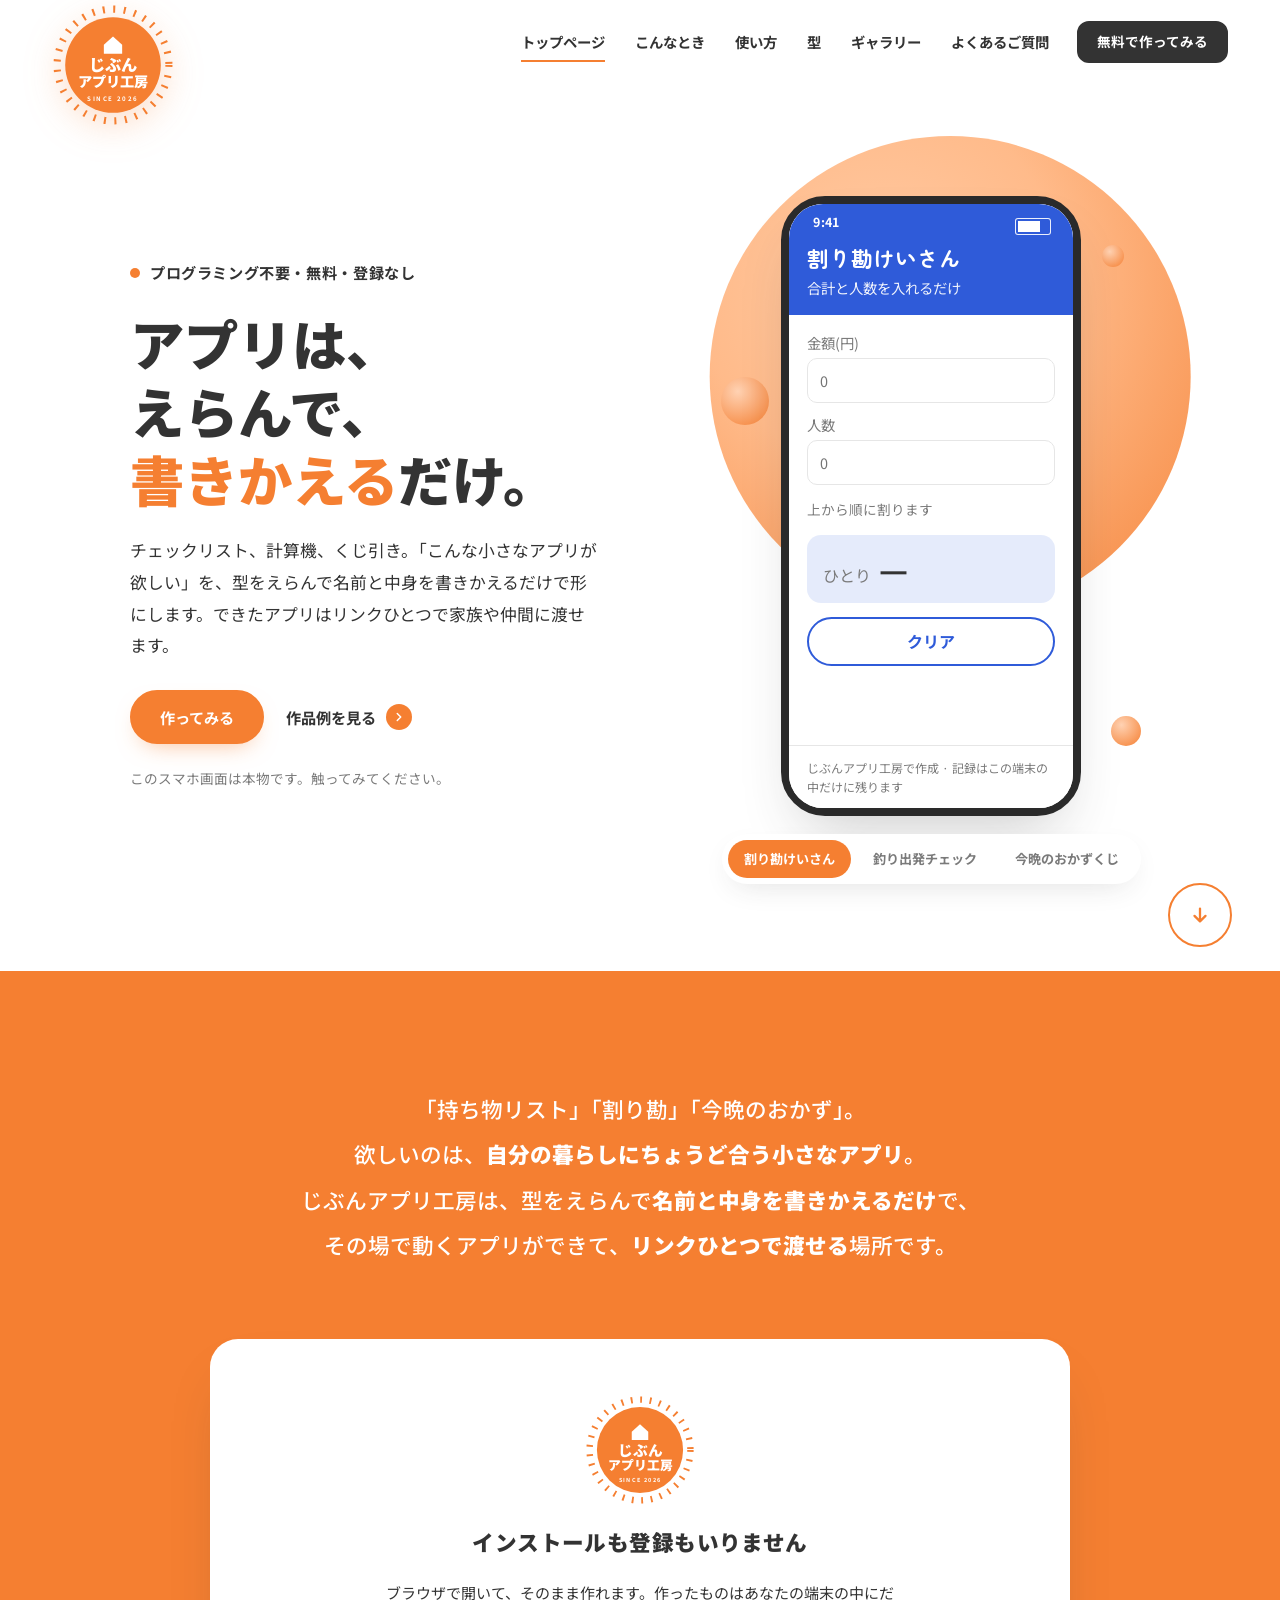
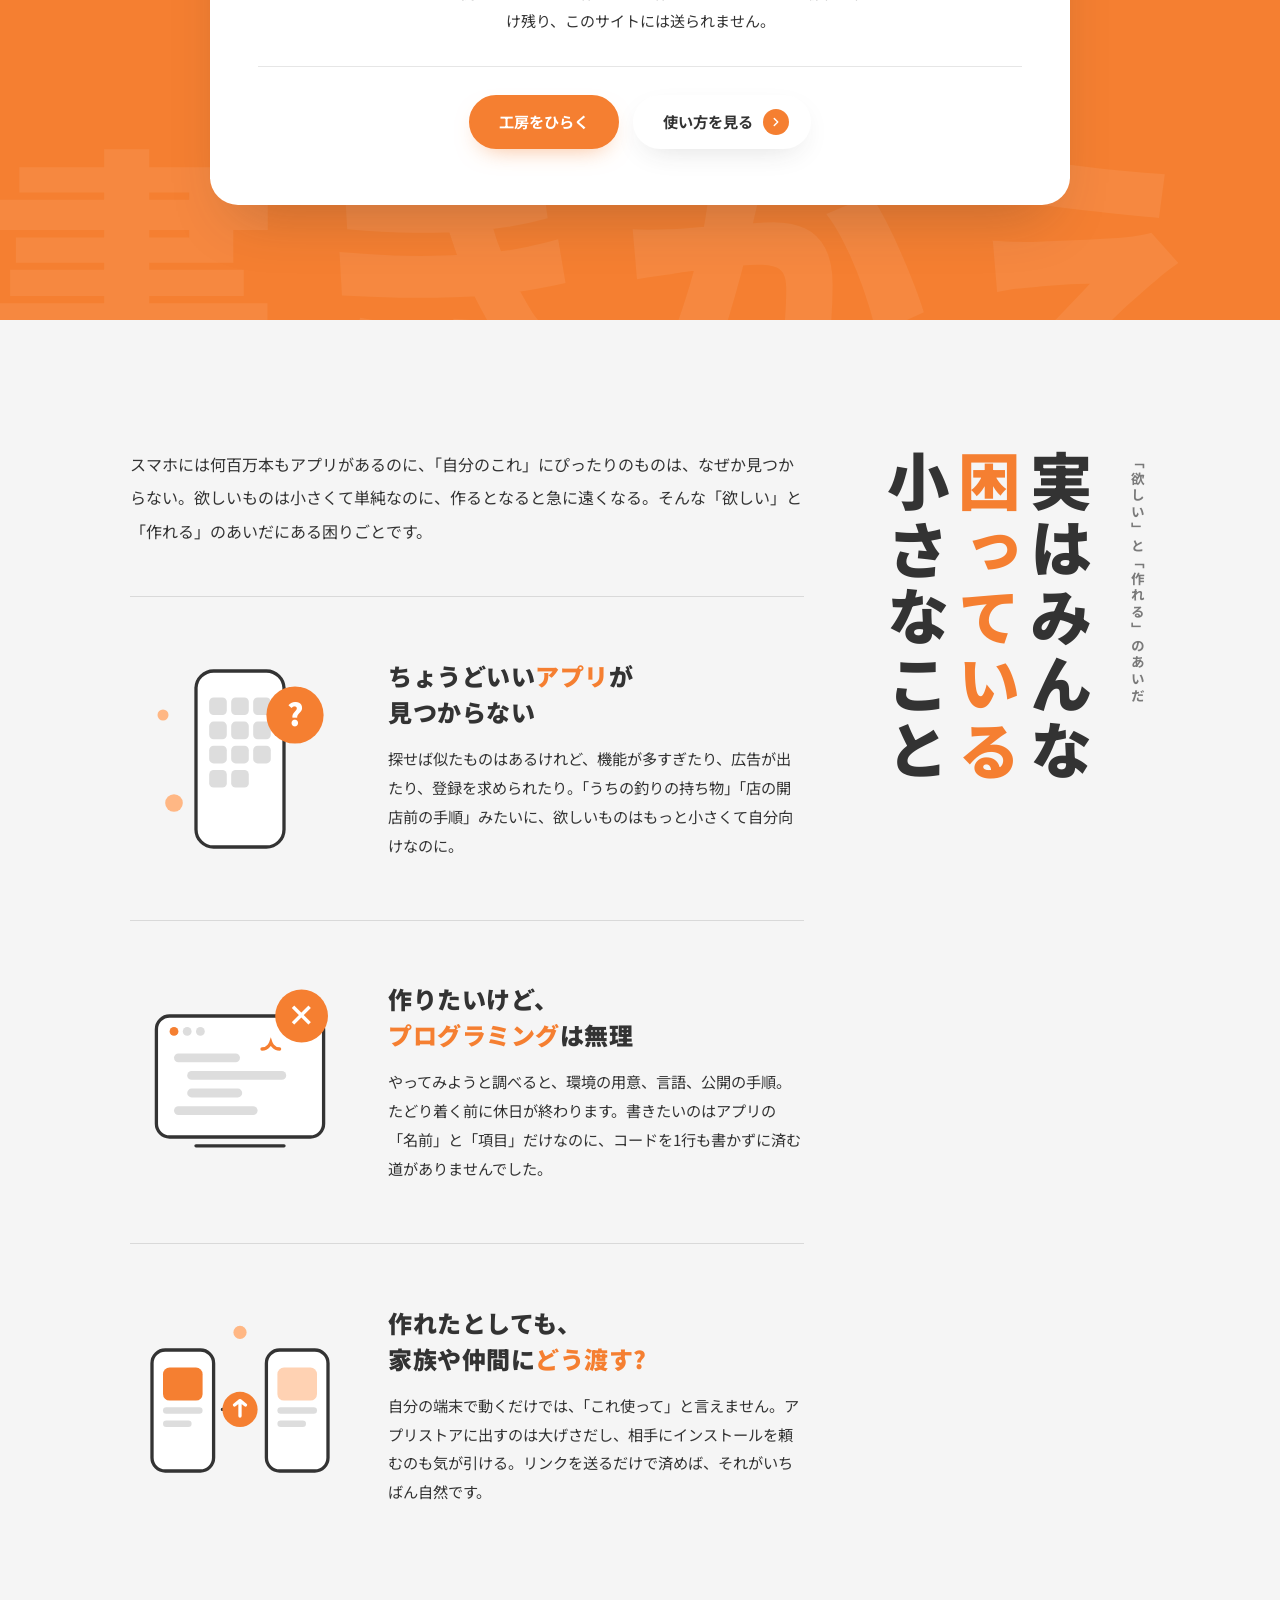
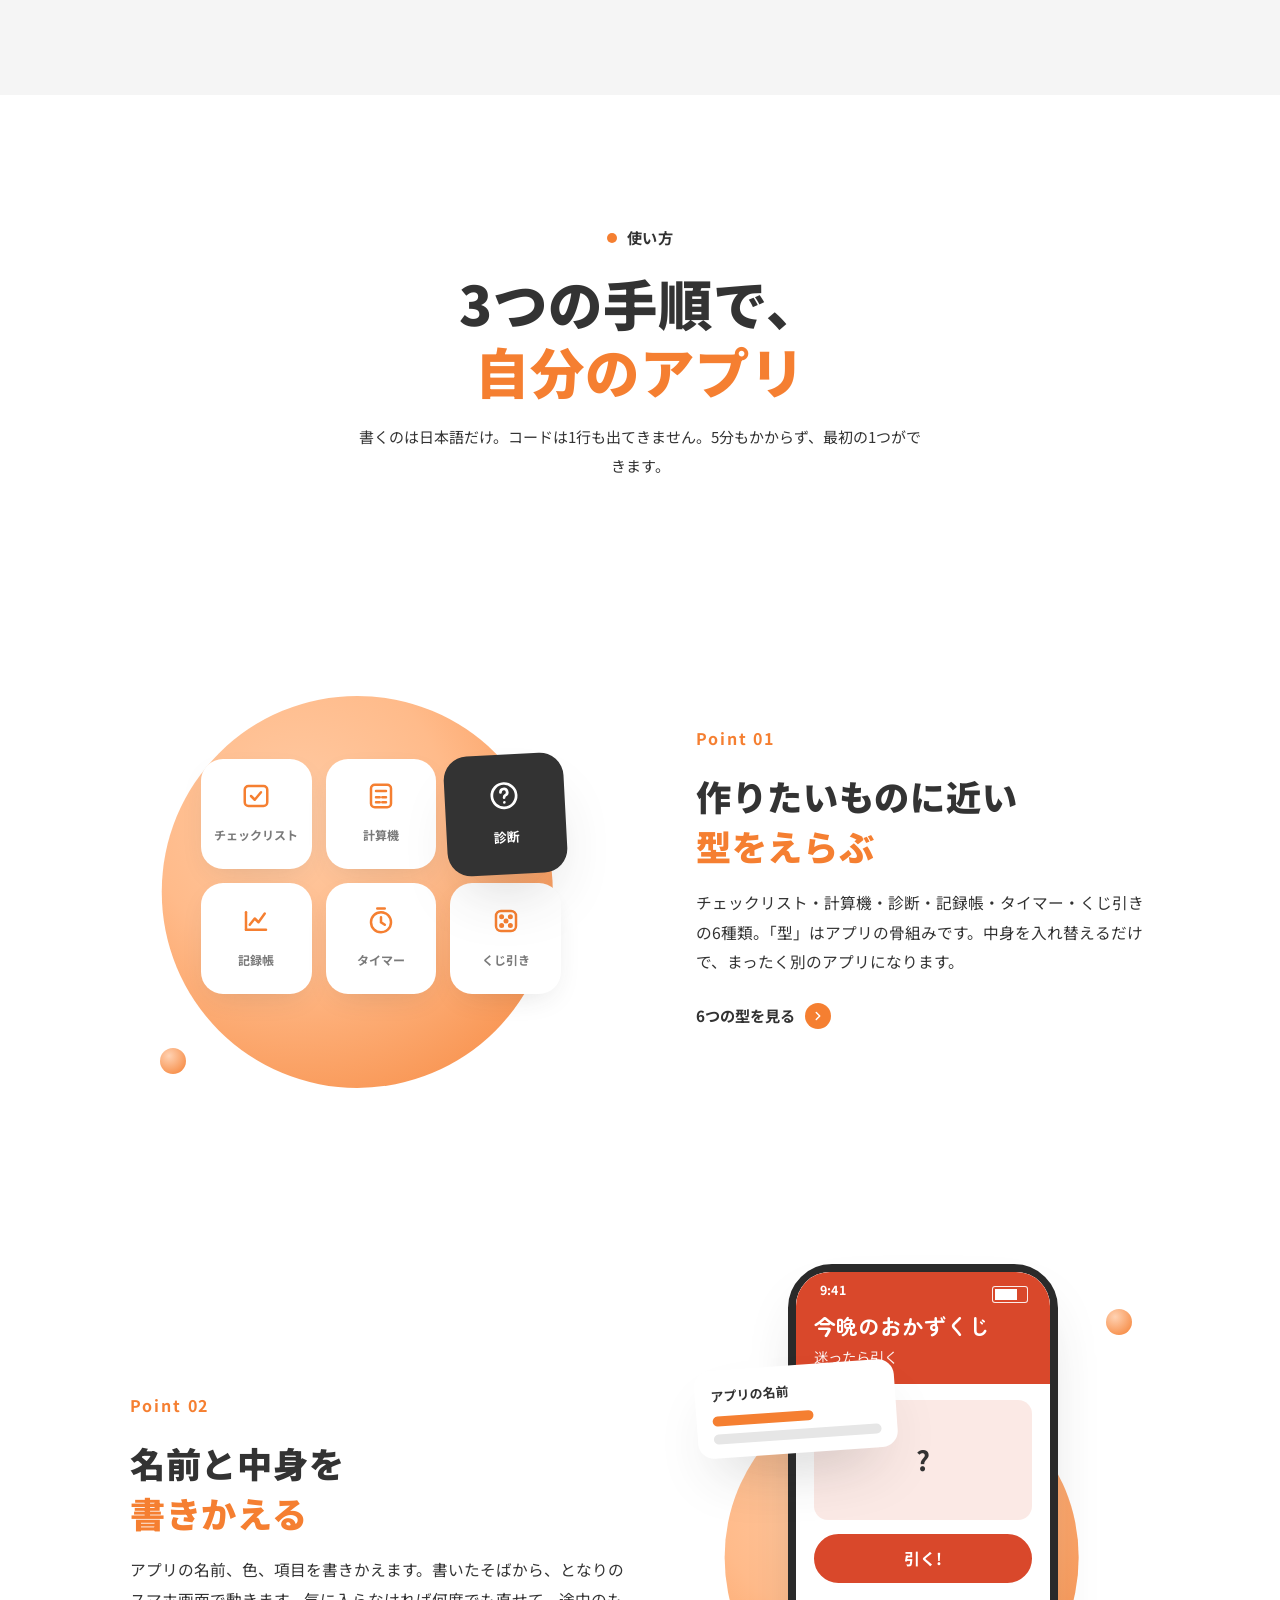
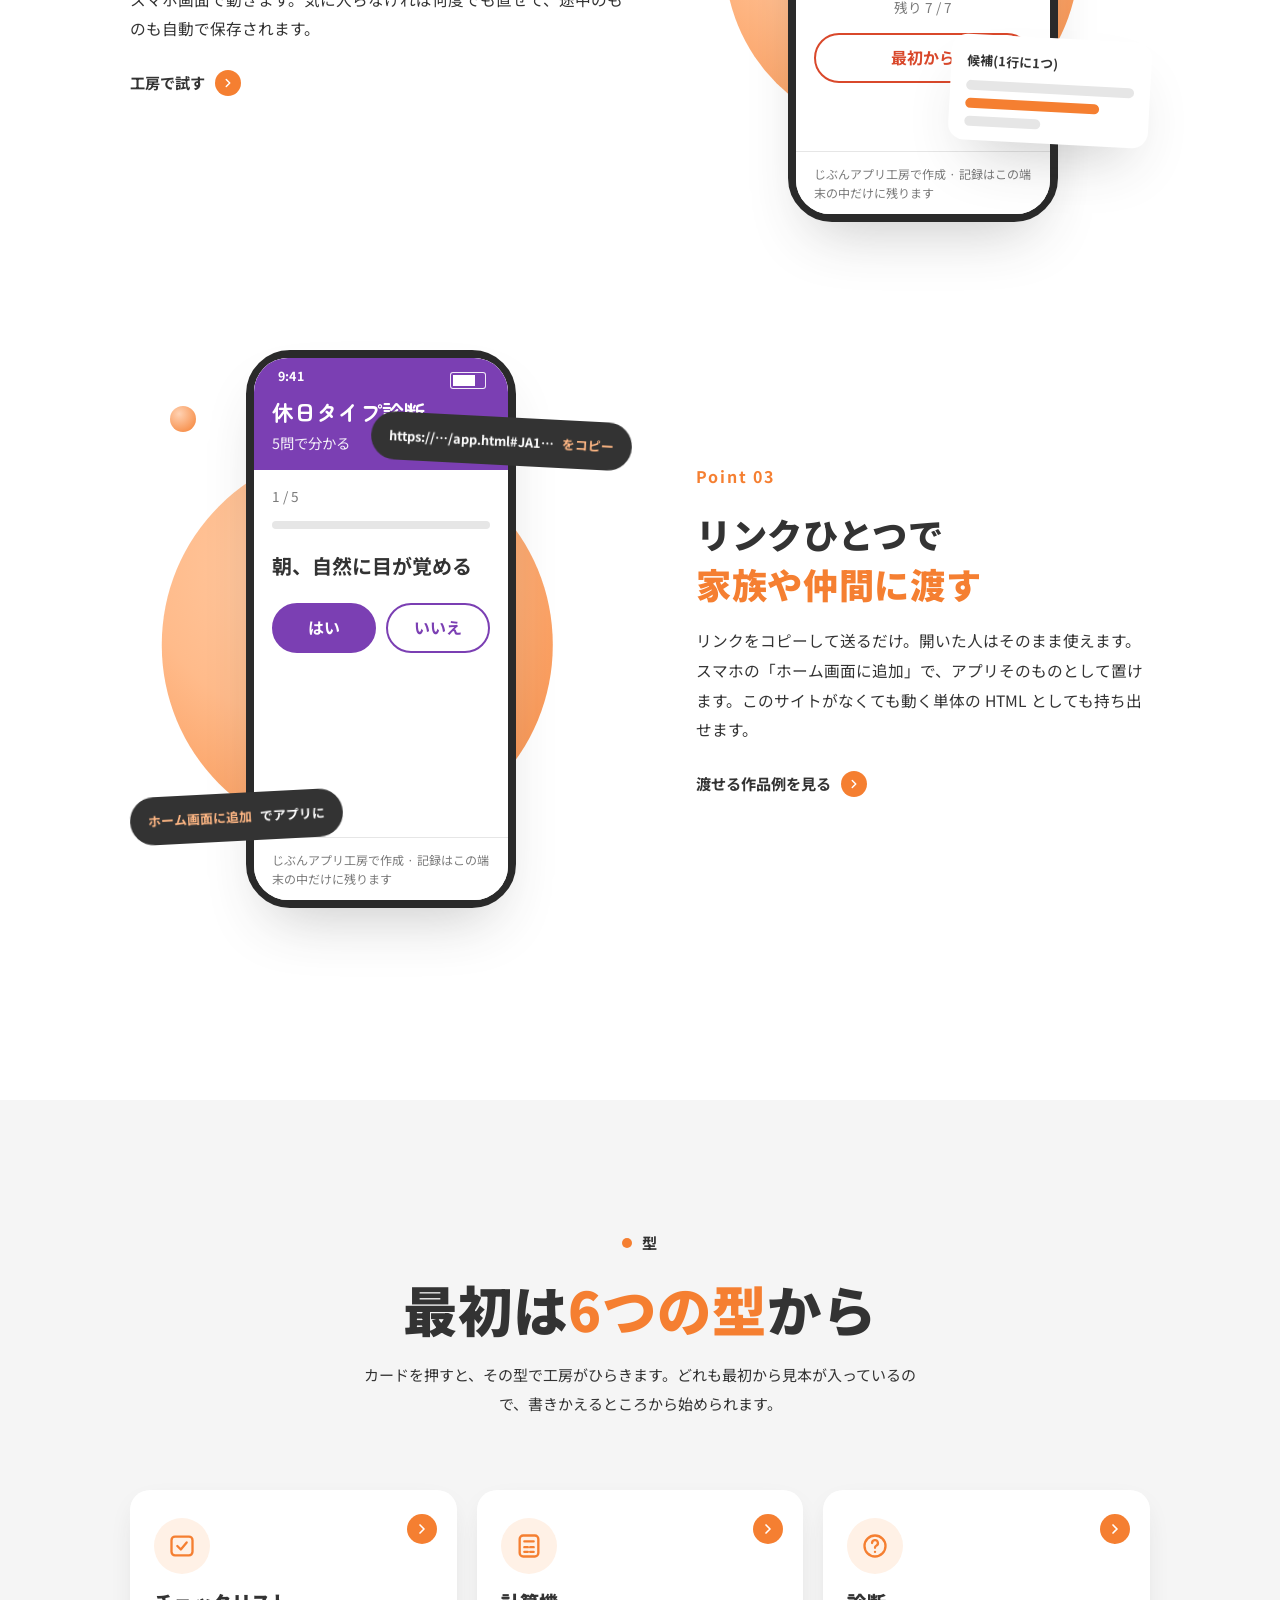
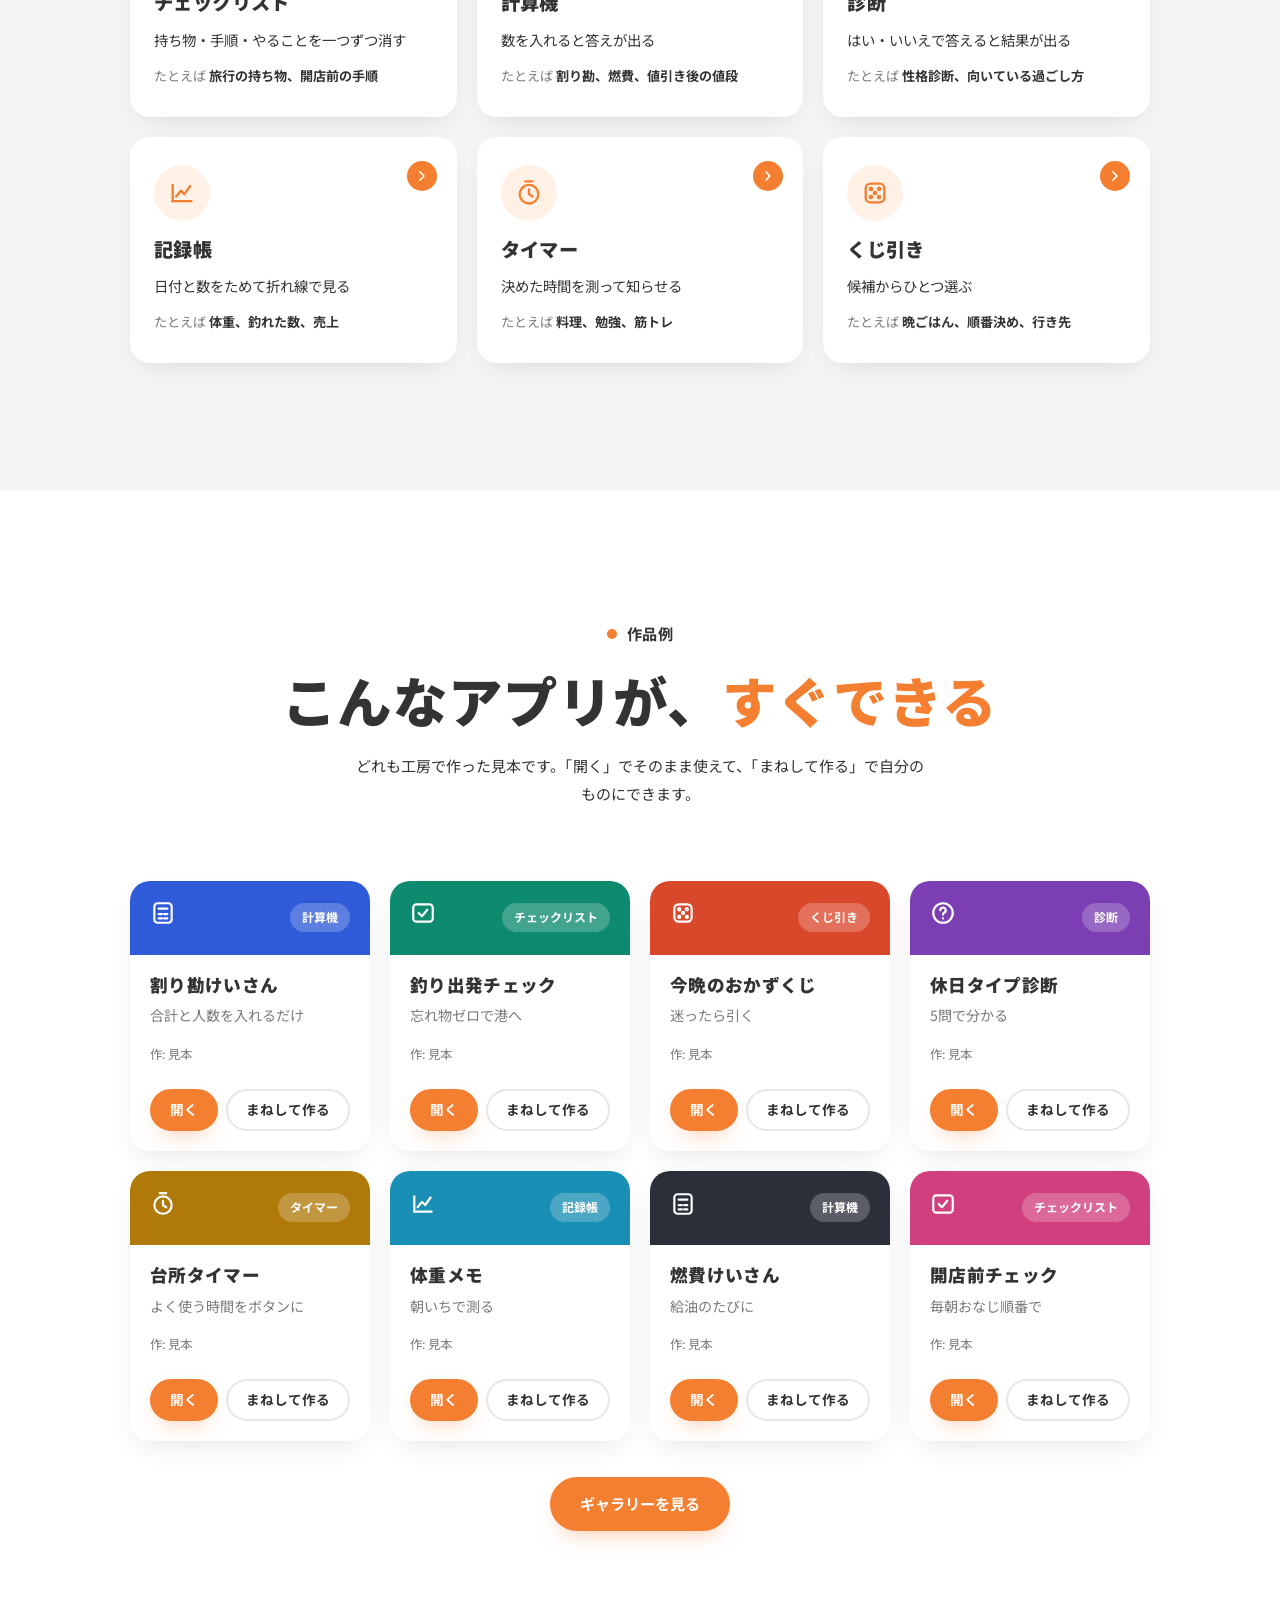
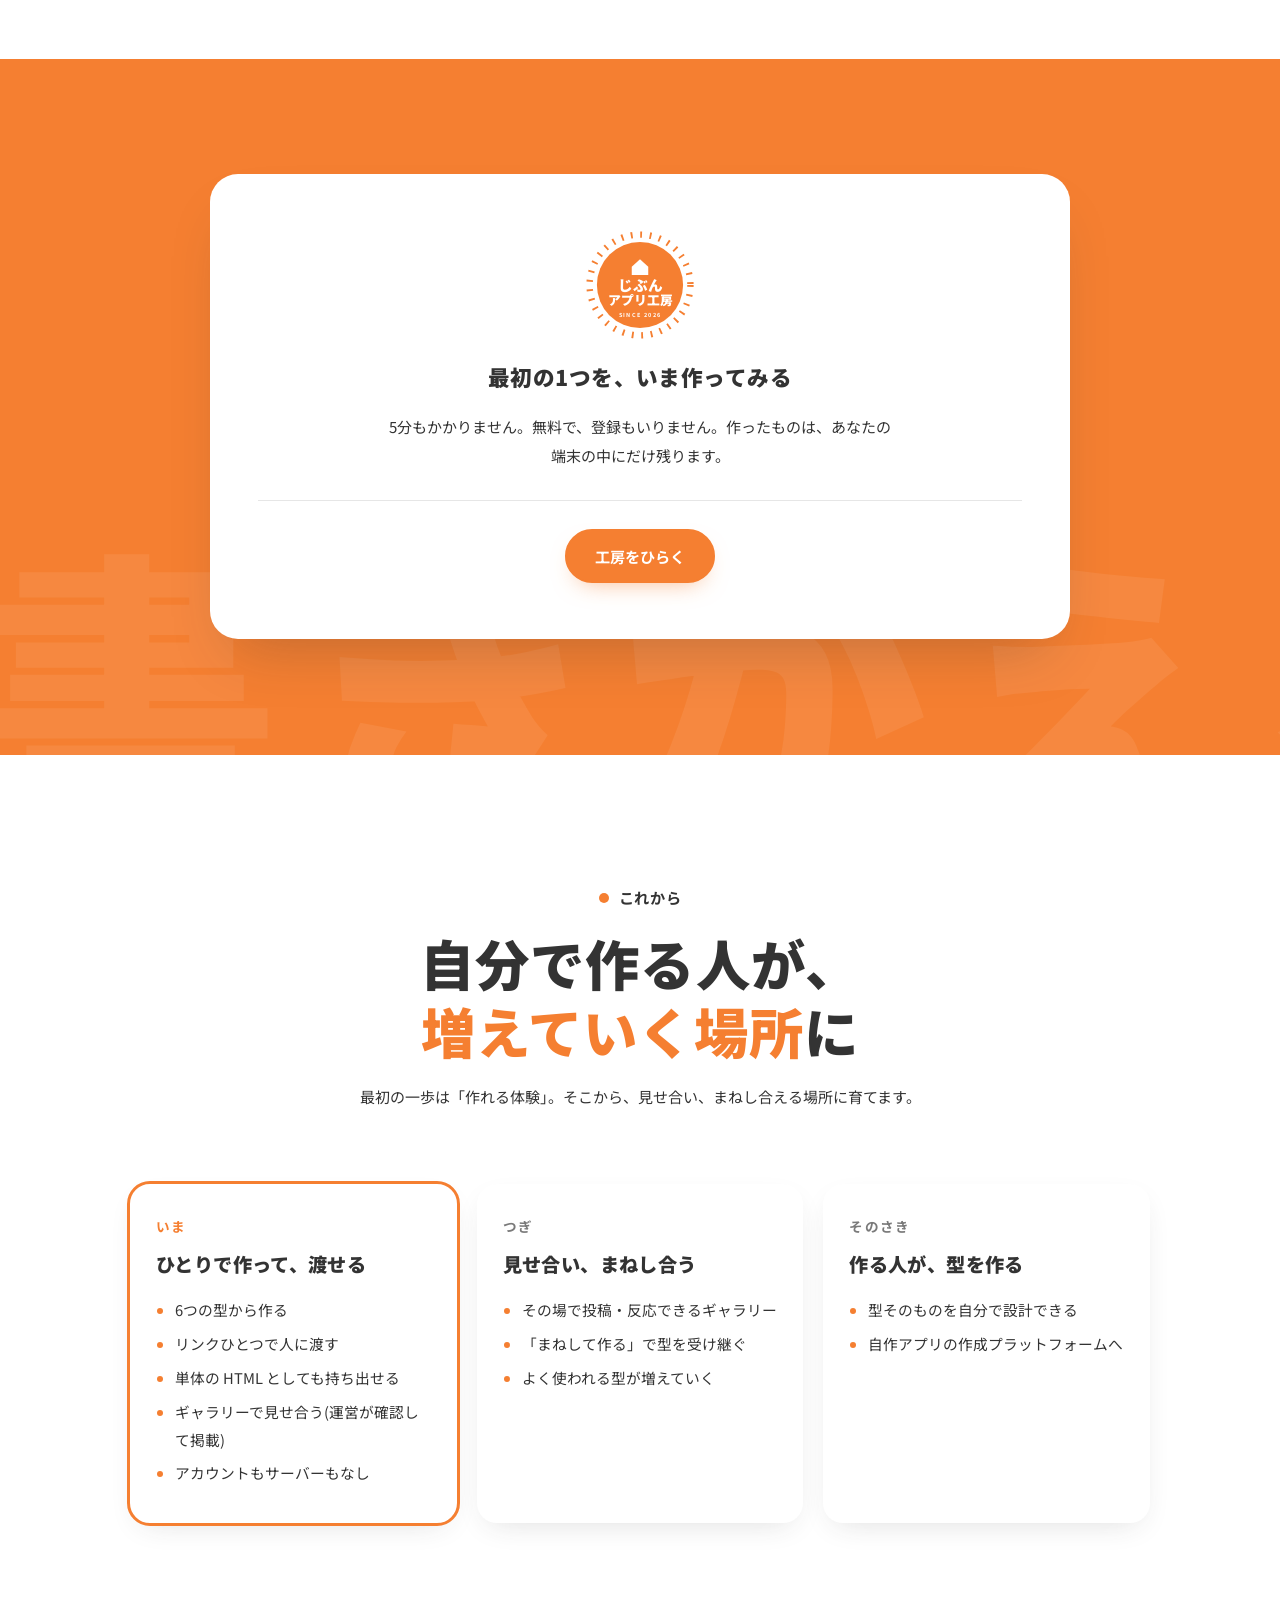
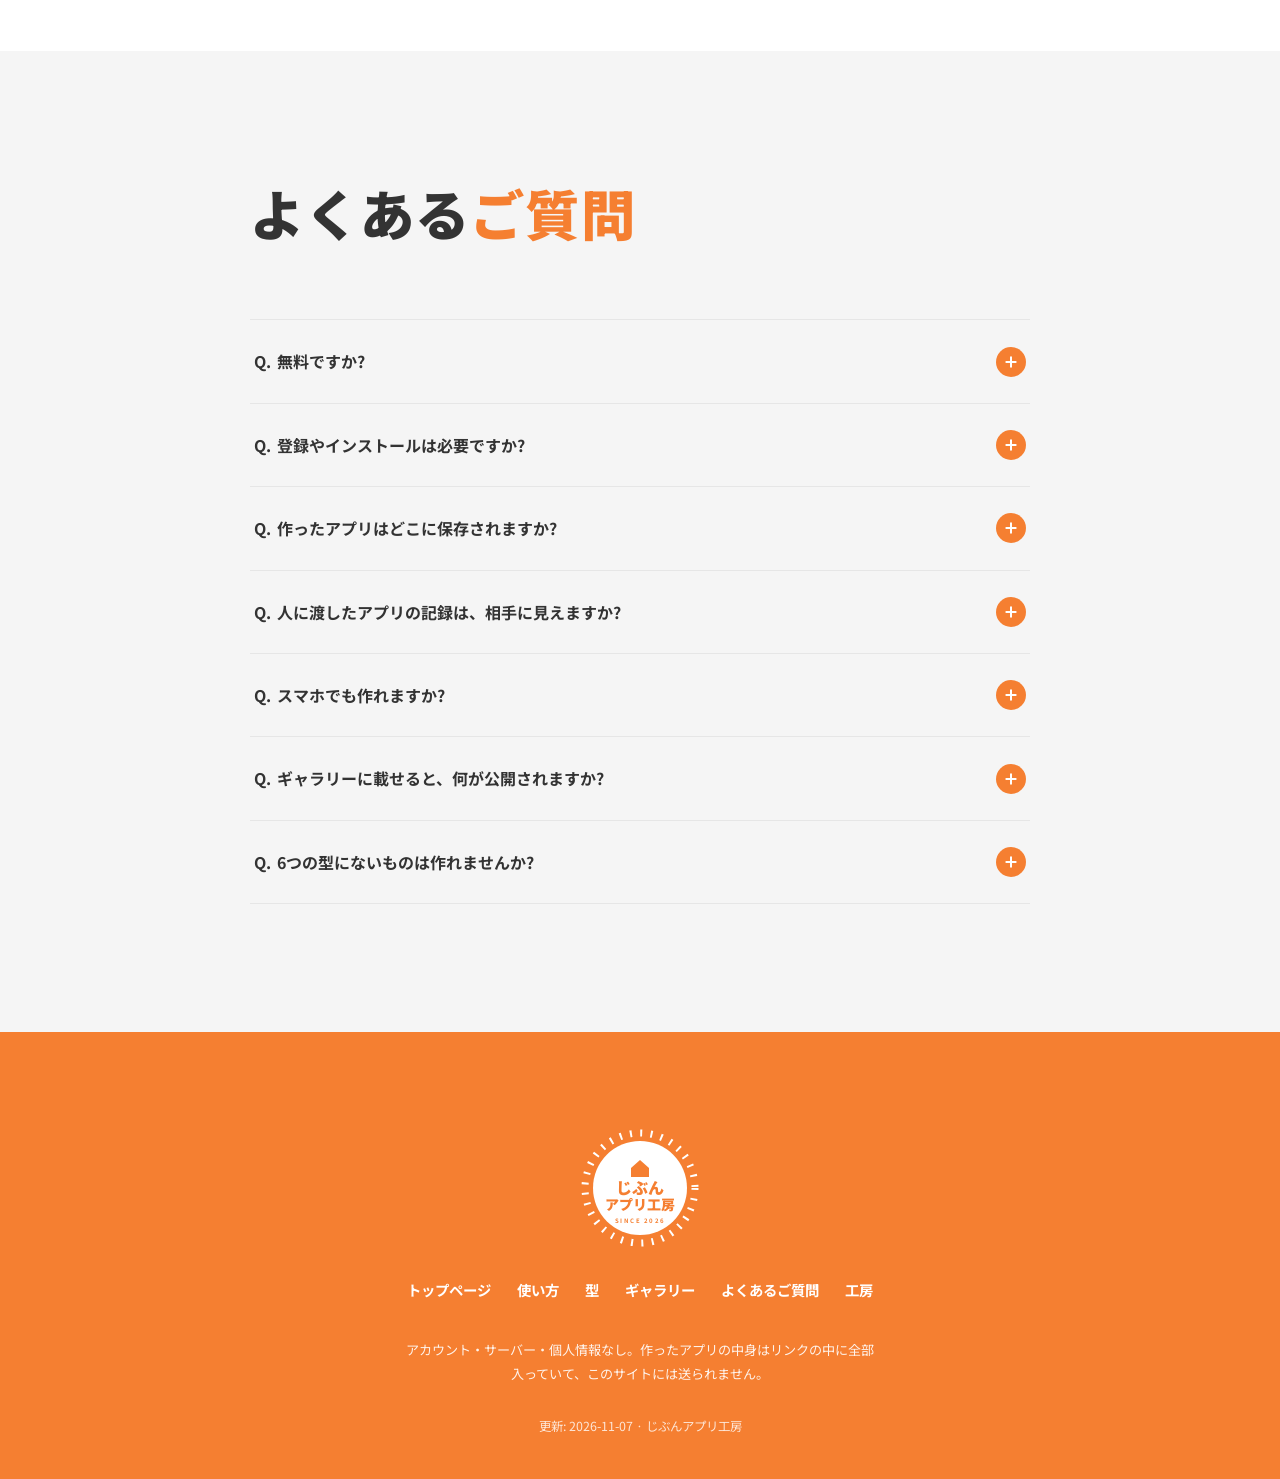
==== commit 3d02b07c: "みんなのギャラリー(手動掲載)と掲載の申し込みを追加" ====
--- a/docs/index.html
+++ b/docs/index.html
@@ -26,7 +26,7 @@
       <a href="#why">こんなとき</a>
       <a href="#how">使い方</a>
       <a href="#types">型</a>
-      <a href="#gallery">作品例</a>
+      <a href="gallery.html">ギャラリー</a>
       <a href="#faq">よくあるご質問</a>
       <a class="btn sm" href="make.html">作ってみる</a>
     </nav>
@@ -187,6 +187,7 @@
       <p>どれも工房で作った見本です。「開く」でそのまま使えて、「まねして作る」で自分のものにできます。</p>
     </div>
     <div class="grid grid-4" id="gallery-grid"></div>
+    <p class="gallery-more"><a class="btn" href="gallery.html">ギャラリーを見る</a></p>
   </div>
 </section>
 
@@ -218,6 +219,7 @@
           <li>6つの型から作る</li>
           <li>リンクひとつで人に渡す</li>
           <li>単体の HTML としても持ち出せる</li>
+          <li>ギャラリーで見せ合う(運営が確認して掲載)</li>
           <li>アカウントもサーバーもなし</li>
         </ul>
       </div>
@@ -225,7 +227,7 @@
         <span class="when">つぎ</span>
         <h3>見せ合い、まねし合う</h3>
         <ul>
-          <li>みんなの作品ギャラリー</li>
+          <li>その場で投稿・反応できるギャラリー</li>
           <li>「まねして作る」で型を受け継ぐ</li>
           <li>よく使われる型が増えていく</li>
         </ul>
@@ -253,6 +255,7 @@
       <details class="faq-item"><summary><span class="q">作ったアプリはどこに保存されますか?</span><span class="pm"><svg viewBox="0 0 24 24" fill="none" stroke="currentColor" stroke-width="3" stroke-linecap="round"><path d="M12 5v14M5 12h14"/></svg></span></summary><div class="a"><p>あなたの端末(ブラウザ)の中だけです。このサイトのサーバーには送られません。ブラウザのデータを消すと一緒に消えるので、大事なものはリンクか HTML で手元に残してください。</p></div></details>
       <details class="faq-item"><summary><span class="q">人に渡したアプリの記録は、相手に見えますか?</span><span class="pm"><svg viewBox="0 0 24 24" fill="none" stroke="currentColor" stroke-width="3" stroke-linecap="round"><path d="M12 5v14M5 12h14"/></svg></span></summary><div class="a"><p>見えません。リンクに入っているのはアプリの「作り」(名前・項目・色)だけで、チェックや記録はそれぞれの端末の中に別々に残ります。</p></div></details>
       <details class="faq-item"><summary><span class="q">スマホでも作れますか?</span><span class="pm"><svg viewBox="0 0 24 24" fill="none" stroke="currentColor" stroke-width="3" stroke-linecap="round"><path d="M12 5v14M5 12h14"/></svg></span></summary><div class="a"><p>作れます。スマホでは画面下の「できあがりを見る」で、動いているアプリを確かめながら書きかえられます。</p></div></details>
+      <details class="faq-item"><summary><span class="q">ギャラリーに載せると、何が公開されますか?</span><span class="pm"><svg viewBox="0 0 24 24" fill="none" stroke="currentColor" stroke-width="3" stroke-linecap="round"><path d="M12 5v14M5 12h14"/></svg></span></summary><div class="a"><p>アプリの「作り」(名前・項目・色)と、申し込みに書いたペンネーム・ひとことです。チェックや記録は載りません。自分から申し込まない限り公開されず、運営が中身を確認してから載せます。取り下げもできます。</p></div></details>
       <details class="faq-item"><summary><span class="q">6つの型にないものは作れませんか?</span><span class="pm"><svg viewBox="0 0 24 24" fill="none" stroke="currentColor" stroke-width="3" stroke-linecap="round"><path d="M12 5v14M5 12h14"/></svg></span></summary><div class="a"><p>いまは6種類です。「こんな型が欲しい」が集まったものから増やしていきます。その先では、型そのものを自分で設計できるようにする予定です。</p></div></details>
     </div>
   </div>
@@ -265,7 +268,7 @@
       <a href="./">トップページ</a>
       <a href="#how">使い方</a>
       <a href="#types">型</a>
-      <a href="#gallery">作品例</a>
+      <a href="gallery.html">ギャラリー</a>
       <a href="#faq">よくあるご質問</a>
       <a href="make.html">工房</a>
     </nav>
--- a/docs/style.css
+++ b/docs/style.css
@@ -92,6 +92,7 @@
 .btn.ghost:hover { background: var(--accent-pale); border-color: var(--accent); color: var(--fg); }
 .btn.danger { background: transparent; color: var(--danger); border-color: #f0c9c9; box-shadow: none; }
 .btn.danger:hover { background: #fff3f3; border-color: var(--danger); }
+.btn[hidden] { display: none; }
 .btn.sm { min-height: 42px; padding: 8px 18px; font-size: .85rem; }
 .btn:disabled { opacity: .45; cursor: default; transform: none; box-shadow: none; }
 .btn .arr { width: 26px; height: 26px; border-radius: 50%; background: var(--accent); color: #fff; display: inline-grid; place-items: center; flex: none; margin-right: -8px; }
@@ -378,3 +379,47 @@
 .viewer-missing { padding: 56px 20px; display: grid; gap: 18px; justify-items: center; text-align: center; max-width: 32em; margin: 0 auto; }
 
 @media (prefers-reduced-motion: reduce) { *, *::before, *::after { transition: none !important; animation: none !important; scroll-behavior: auto !important; } }
+
+/* アプリページ: ホーム画面に置く */
+.viewer-top [hidden] { display: none; }
+@media (max-width: 599px) { .viewer-top #hint, .viewer-top .vname { display: none; } }
+.standalone .viewer-top { display: none; }
+.standalone .viewer-stage { padding: 0; }
+.standalone .viewer-stage .app-root { min-height: 100dvh; border-radius: 0; box-shadow: none; padding-top: env(safe-area-inset-top, 0px); }
+.home-sheet { text-align: center; overflow: auto; }
+.home-sheet h2 { margin: 0; font-size: 1.25rem; font-weight: 900; }
+.home-sheet p { margin: 0; max-width: 30em; }
+.home-icon { width: 84px; height: 84px; border-radius: 20px; box-shadow: var(--shadow-lg); }
+.home-steps { display: grid; gap: 12px; width: 100%; max-width: 30em; text-align: left; }
+.home-steps section { background: #fff; border: 1px solid var(--line); border-radius: 18px; padding: 12px 16px; }
+.home-steps h3 { margin: 0 0 4px; font-size: .9rem; font-weight: 900; color: var(--accent); }
+.home-steps ol { margin: 0; padding-left: 1.3em; font-size: .92rem; line-height: 1.7; }
+@media (min-width: 600px) { .sheet .body.home-sheet { left: 50%; right: auto; bottom: 50%; transform: translate(-50%, 50%); width: min(480px, calc(100vw - 32px)); border-radius: 28px; padding: 24px; } }
+
+/* ギャラリー */
+.gallery-page { padding-block: clamp(72px, 9vw, 120px) clamp(64px, 8vw, 110px); display: grid; gap: clamp(40px, 6vw, 64px); }
+.gallery-head { margin-bottom: 0; }
+.gallery-tools { display: grid; gap: 14px; justify-items: center; }
+.gallery-tools input[type="search"] { width: min(520px, 100%); min-height: 50px; padding: 10px 20px; border: 2px solid var(--line); border-radius: 999px; font: 500 16px/1.4 var(--font); background: #fff; color: var(--fg); }
+.gallery-tools .seg { max-width: 100%; border-radius: 24px; }
+.gallery-block { display: grid; gap: 20px; min-width: 0; }
+.gallery-title { display: flex; align-items: center; gap: 12px; }
+.gallery-title h2 { font-size: clamp(1.4rem, 3vw, 2rem); }
+.gallery-empty { display: grid; gap: 14px; justify-items: center; padding: 36px 20px; text-align: center; color: var(--muted); background: var(--bg2); border-radius: var(--radius); }
+.gallery-empty[hidden] { display: none; }
+.gallery-how { display: grid; gap: 16px; justify-items: start; padding: clamp(24px, 4vw, 40px); }
+.gallery-how h2 { font-size: clamp(1.3rem, 3vw, 1.8rem); }
+.gallery-how ol { margin: 0; padding-left: 1.4em; }
+.gallery-more { text-align: center; margin-top: 36px; }
+.gcard .band::before { content: none; }
+.gcard .meta { flex-wrap: wrap; justify-content: space-between; }
+.share-item.wide { grid-column: 1 / -1; }
+.apply-fields { display: grid; grid-template-columns: 1fr 1fr; gap: 12px; }
+@media (max-width: 520px) { .apply-fields { grid-template-columns: 1fr; } }
+.apply-check { display: flex; gap: 10px; align-items: flex-start; font-size: .84rem; line-height: 1.6; cursor: pointer; }
+.apply-check input { width: 20px; height: 20px; min-height: 0; flex: none; margin: 1px 0 0; accent-color: var(--accent); }
+#applyBtn { justify-self: start; }
+.apply-result { display: grid; gap: 10px; }
+.apply-result[hidden] { display: none; }
+.apply-result textarea { width: 100%; font-size: .82rem; line-height: 1.6; }
+.apply-acts { display: flex; gap: 8px; flex-wrap: wrap; }
